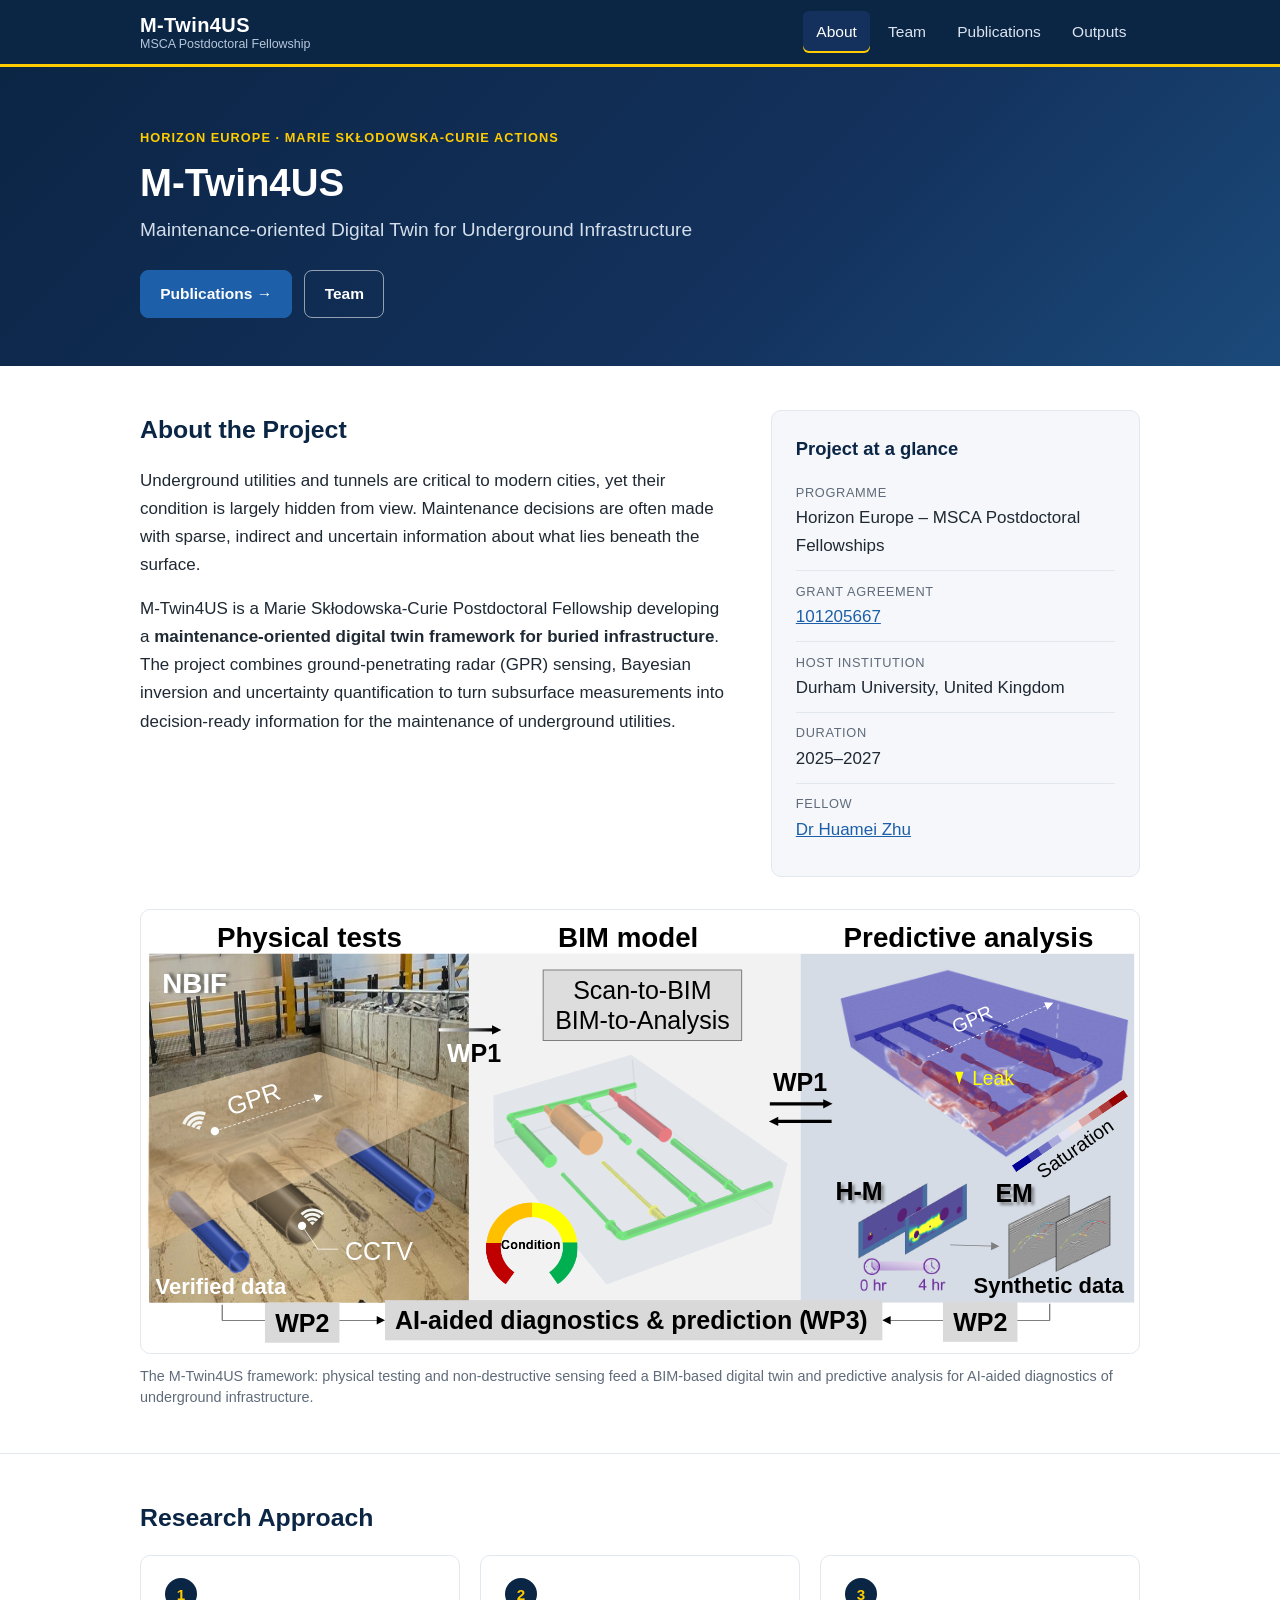
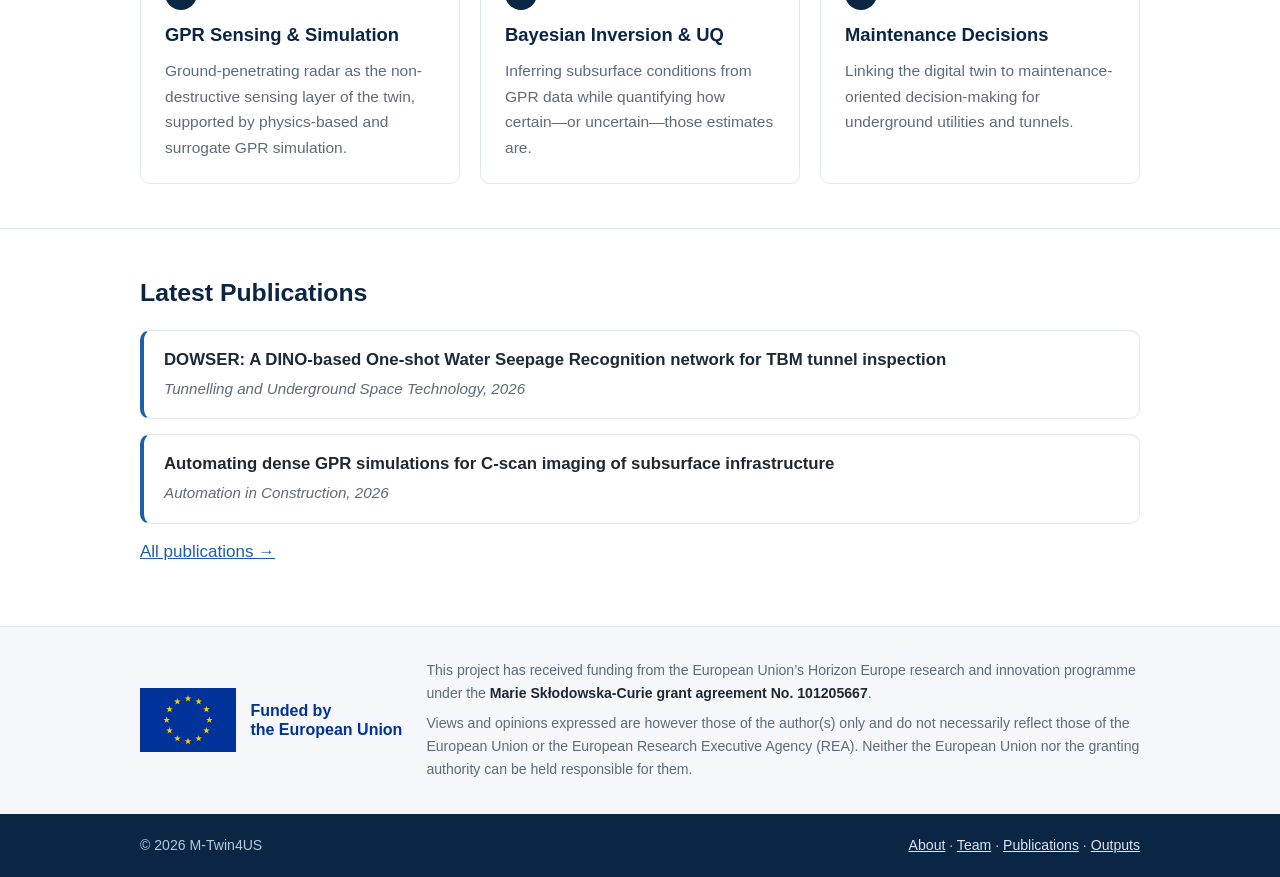
==== index.html @ 95dba087 "About page: add project framework figure Full-width framework diagram (physical tests, BIM model, pr" ====
<!DOCTYPE html>
<html lang="en">
<head>
    <meta charset="UTF-8">
    <meta name="viewport" content="width=device-width, initial-scale=1.0">
    <title>M-Twin4US | Maintenance-oriented Digital Twin for Underground Infrastructure</title>
    <meta name="description" content="M-Twin4US is a Marie Skłodowska-Curie Postdoctoral Fellowship developing a maintenance-oriented digital twin framework for buried infrastructure using ground-penetrating radar, Bayesian inversion and uncertainty quantification.">
    <meta property="og:type" content="website">
    <meta property="og:site_name" content="M-Twin4US">
    <meta property="og:title" content="M-Twin4US | Maintenance-oriented Digital Twin for Underground Infrastructure">
    <meta property="og:description" content="M-Twin4US is a Marie Skłodowska-Curie Postdoctoral Fellowship developing a maintenance-oriented digital twin framework for buried infrastructure using ground-penetrating radar, Bayesian inversion and uncertainty quantification.">
    <meta property="og:url" content="https://m-twin4us.org/">
    <link rel="canonical" href="https://m-twin4us.org/">
    <link rel="icon" href="/assets/img/favicon.svg" type="image/svg+xml">
    <link rel="stylesheet" href="/assets/css/style.css">
</head>
<body>
    <a class="skip-link" href="#main">Skip to content</a>
    <header class="site-header">
        <div class="container">
            <a class="brand" href="/">
                <strong>M-Twin4US</strong>
                <span>MSCA Postdoctoral Fellowship</span>
            </a>
            <button class="nav-toggle" type="button" aria-controls="site-nav" aria-expanded="false" aria-label="Toggle navigation">
                <svg viewBox="0 0 24 24" fill="none" stroke="currentColor" stroke-width="2" stroke-linecap="round" aria-hidden="true"><path d="M4 6h16M4 12h16M4 18h16"/></svg>
            </button>
            <nav class="site-nav" id="site-nav" aria-label="Main">
                <ul>
                    <li><a href="/" aria-current="page">About</a></li>
                    <li><a href="/team.html">Team</a></li>
                    <li><a href="/publications.html">Publications</a></li>
                    <li><a href="/outputs.html">Outputs</a></li>
                </ul>
            </nav>
        </div>
    </header>

    <main id="main">
        <section class="hero">
            <div class="container">
                <span class="eyebrow">Horizon Europe &middot; Marie Sk&#322;odowska-Curie Actions</span>
                <h1>M-Twin4US</h1>
                <p class="lead">Maintenance-oriented Digital Twin for Underground Infrastructure</p>
                <div class="btn-row">
                    <a class="btn" href="/publications.html">Publications &rarr;</a>
                    <a class="btn secondary" href="/team.html">Team</a>
                </div>
            </div>
        </section>

        <section class="section">
            <div class="container grid-2">
                <div>
                    <h2>About the Project</h2>
                    <p>Underground utilities and tunnels are critical to modern cities, yet their condition is largely hidden from view. Maintenance decisions are often made with sparse, indirect and uncertain information about what lies beneath the surface.</p>
                    <p>M-Twin4US is a Marie Sk&#322;odowska-Curie Postdoctoral Fellowship developing a <strong>maintenance-oriented digital twin framework for buried infrastructure</strong>. The project combines ground-penetrating radar (GPR) sensing, Bayesian inversion and uncertainty quantification to turn subsurface measurements into decision-ready information for the maintenance of underground utilities.</p>
                </div>
                <aside class="card soft" aria-label="Project at a glance">
                    <h3>Project at a glance</h3>
                    <dl class="facts">
                        <div><dt>Programme</dt><dd>Horizon Europe &ndash; MSCA Postdoctoral Fellowships</dd></div>
                        <div><dt>Grant agreement</dt><dd><a href="https://cordis.europa.eu/project/id/101205667" target="_blank" rel="noopener">101205667</a></dd></div>
                        <div><dt>Host institution</dt><dd>Durham University, United Kingdom</dd></div>
                        <div><dt>Duration</dt><dd>2025&ndash;2027</dd></div>
                        <div><dt>Fellow</dt><dd><a href="https://www.durham.ac.uk/staff/huamei-zhu/" target="_blank" rel="noopener">Dr Huamei Zhu</a></dd></div>
                    </dl>
                </aside>
            </div>
            <div class="container">
                <figure class="project-figure">
                    <img src="/assets/img/project-framework.svg" alt="M-Twin4US framework: physical tests (NBIF rig, GPR and CCTV sensing) feed a BIM model via scan-to-BIM and BIM-to-analysis, which supports predictive analysis of GPR leak and saturation, all informing AI-aided diagnostics and prediction across work packages WP1-WP3." loading="lazy" width="3309" height="1467">
                    <figcaption>The M-Twin4US framework: physical testing and non-destructive sensing feed a BIM-based digital twin and predictive analysis for AI-aided diagnostics of underground infrastructure.</figcaption>
                </figure>
            </div>
        </section>

        <section class="section">
            <div class="container">
                <h2>Research Approach</h2>
                <div class="grid-3">
                    <div class="card pillar">
                        <div class="num">1</div>
                        <h3>GPR Sensing &amp; Simulation</h3>
                        <p>Ground-penetrating radar as the non-destructive sensing layer of the twin, supported by physics-based and surrogate GPR simulation.</p>
                    </div>
                    <div class="card pillar">
                        <div class="num">2</div>
                        <h3>Bayesian Inversion &amp; UQ</h3>
                        <p>Inferring subsurface conditions from GPR data while quantifying how certain&mdash;or uncertain&mdash;those estimates are.</p>
                    </div>
                    <div class="card pillar">
                        <div class="num">3</div>
                        <h3>Maintenance Decisions</h3>
                        <p>Linking the digital twin to maintenance-oriented decision-making for underground utilities and tunnels.</p>
                    </div>
                </div>
            </div>
        </section>

        <section class="section">
            <div class="container">
                <h2>Latest Publications</h2>
                <ul class="pub-list">
                    <li class="pub">
                        <p class="pub-title"><a href="/publications.html">DOWSER: A DINO-based One-shot Water Seepage Recognition network for TBM tunnel inspection</a></p>
                        <p class="pub-venue">Tunnelling and Underground Space Technology, 2026</p>
                    </li>
                    <li class="pub">
                        <p class="pub-title"><a href="/publications.html">Automating dense GPR simulations for C-scan imaging of subsurface infrastructure</a></p>
                        <p class="pub-venue">Automation in Construction, 2026</p>
                    </li>
                </ul>
                <p><a href="/publications.html">All publications &rarr;</a></p>
            </div>
        </section>
    </main>

    <section class="funding" aria-label="Funding acknowledgement">
        <div class="container">
            <div class="eu-emblem">
                <img src="/assets/img/eu-flag.svg" alt="Flag of the European Union" width="96" height="64">
                <span>Funded by<br>the European Union</span>
            </div>
            <div>
                <p>This project has received funding from the European Union&rsquo;s Horizon Europe research and innovation programme under the <strong>Marie Sk&#322;odowska-Curie grant agreement No. 101205667</strong>.</p>
                <p>Views and opinions expressed are however those of the author(s) only and do not necessarily reflect those of the European Union or the European Research Executive Agency (REA). Neither the European Union nor the granting authority can be held responsible for them.</p>
            </div>
        </div>
    </section>
    <footer class="site-footer">
        <div class="container">
            <span>&copy; 2026 M-Twin4US</span>
            <span><a href="/">About</a> &middot; <a href="/team.html">Team</a> &middot; <a href="/publications.html">Publications</a> &middot; <a href="/outputs.html">Outputs</a></span>
        </div>
    </footer>
    <script src="/assets/js/main.js"></script>
</body>
</html>
---- assets/css/style.css ----
/* M-Twin4US shared styles */
:root {
    --navy: #0b2545;
    --navy-2: #13315c;
    --eu-blue: #003399;
    --eu-gold: #ffcc00;
    --accent: #1d5fa8;
    --accent-dark: #164a84;
    --text: #1f2933;
    --muted: #5f6b7a;
    --line: #e3e8ef;
    --bg: #ffffff;
    --bg-soft: #f5f7fa;
    --radius: 10px;
    --max: 1040px;
}

* { box-sizing: border-box; }

html { -webkit-text-size-adjust: 100%; scroll-behavior: smooth; }

body {
    margin: 0;
    font-family: -apple-system, BlinkMacSystemFont, "Segoe UI", Roboto, "Helvetica Neue", Arial, sans-serif;
    font-size: 17px;
    line-height: 1.65;
    color: var(--text);
    background: var(--bg);
    min-height: 100vh;
    display: flex;
    flex-direction: column;
}

a { color: var(--accent); }
a:hover { color: var(--accent-dark); }
img { max-width: 100%; height: auto; }

.container { max-width: var(--max); margin: 0 auto; padding: 0 1.25rem; }

.skip-link {
    position: absolute; left: -999px; top: 0;
    background: var(--eu-gold); color: #000; padding: .5rem 1rem; z-index: 100;
}
.skip-link:focus { left: 1rem; }

/* ---------- Header / navigation ---------- */
.site-header {
    position: sticky; top: 0; z-index: 50;
    background: var(--navy);
    color: #fff;
    border-bottom: 3px solid var(--eu-gold);
}
.site-header .container {
    display: flex; align-items: center; justify-content: space-between;
    min-height: 64px; gap: 1rem;
}
.brand { color: #fff; text-decoration: none; display: flex; flex-direction: column; line-height: 1.2; }
.brand:hover { color: #fff; }
.brand strong { font-size: 1.25rem; letter-spacing: .02em; }
.brand span { font-size: .78rem; color: #b8c7da; }

.nav-toggle {
    display: none;
    background: none; border: 1px solid rgba(255,255,255,.35); border-radius: 6px;
    color: #fff; padding: .45rem .6rem; cursor: pointer; line-height: 0;
}
.nav-toggle svg { width: 22px; height: 22px; }

.site-nav ul { list-style: none; margin: 0; padding: 0; display: flex; gap: .25rem; }
.site-nav a {
    display: block; padding: .5rem .85rem; border-radius: 6px;
    color: #dbe4ef; text-decoration: none; font-weight: 500; font-size: .97rem;
}
.site-nav a:hover { background: var(--navy-2); color: #fff; }
.site-nav a[aria-current="page"] { color: #fff; background: var(--navy-2); box-shadow: inset 0 -2px 0 var(--eu-gold); }

/* ---------- Page hero ---------- */
.hero {
    background: linear-gradient(135deg, var(--navy) 0%, var(--navy-2) 60%, #1b4a7a 100%);
    color: #fff;
    padding: 3.5rem 0 3rem;
}
.hero h1 { font-size: 2.4rem; line-height: 1.2; margin: 0 0 .5rem; }
.hero .lead { font-size: 1.2rem; color: #d3deea; margin: 0 0 1.5rem; max-width: 720px; }
.hero .eyebrow {
    display: inline-block; font-size: .8rem; letter-spacing: .08em; text-transform: uppercase;
    color: var(--eu-gold); font-weight: 600; margin-bottom: .75rem;
}
.page-hero { padding: 2.25rem 0 2rem; }
.page-hero h1 { font-size: 2rem; }
.page-hero .lead { margin-bottom: 0; font-size: 1.08rem; }

/* ---------- Content ---------- */
main { display: block; flex: 1 0 auto; }
.section { padding: 2.75rem 0; }
.section + .section { border-top: 1px solid var(--line); }
.section h2 { font-size: 1.55rem; margin: 0 0 1rem; color: var(--navy); }
.section h3 { font-size: 1.15rem; margin: 1.5rem 0 .5rem; color: var(--navy); }
.section p { margin: 0 0 1rem; }

.grid-2 { display: grid; grid-template-columns: 1.6fr 1fr; gap: 2.5rem; align-items: start; }
.grid-3 { display: grid; grid-template-columns: repeat(3, 1fr); gap: 1.25rem; }

.card {
    background: var(--bg); border: 1px solid var(--line); border-radius: var(--radius);
    padding: 1.4rem 1.5rem;
}
.card.soft { background: var(--bg-soft); }
.card h3 { margin-top: 0; }

.facts { margin: 0; }
.facts div { padding: .6rem 0; border-bottom: 1px solid var(--line); }
.facts div:last-child { border-bottom: 0; }
.facts dt { font-size: .8rem; text-transform: uppercase; letter-spacing: .05em; color: var(--muted); }
.facts dd { margin: .1rem 0 0; font-weight: 500; }

.pillar .num {
    display: inline-flex; align-items: center; justify-content: center;
    width: 2rem; height: 2rem; border-radius: 50%;
    background: var(--navy); color: var(--eu-gold); font-weight: 700; font-size: .95rem;
    margin-bottom: .6rem;
}
.pillar p { color: var(--muted); font-size: .97rem; margin: 0; }

.btn {
    display: inline-flex; align-items: center; gap: .4rem;
    padding: .65rem 1.2rem; border-radius: 8px;
    background: var(--accent); color: #fff; text-decoration: none; font-weight: 600;
    border: 1px solid var(--accent); font-size: .97rem;
}
.btn:hover { background: var(--accent-dark); border-color: var(--accent-dark); color: #fff; }
.btn.secondary { background: transparent; color: var(--accent); }
.btn.secondary:hover { background: var(--bg-soft); color: var(--accent-dark); }
.hero .btn.secondary { color: #fff; border-color: rgba(255,255,255,.55); }
.hero .btn.secondary:hover { background: rgba(255,255,255,.1); }
.btn-row { display: flex; flex-wrap: wrap; gap: .75rem; }

.todo {
    background: #fff7d6; border: 1px dashed #d4a500; color: #6b5200;
    padding: 0 .3em; border-radius: 4px; font-size: .92em;
}

/* ---------- Team ---------- */
.person {
    display: grid; grid-template-columns: 120px 1fr; gap: 1.5rem; align-items: center;
}
.avatar {
    width: 120px; height: 120px; border-radius: 50%;
    background: linear-gradient(135deg, var(--navy), var(--accent));
    color: #fff; font-size: 2.4rem; font-weight: 700;
    display: flex; align-items: center; justify-content: center;
}
.person h3 { margin: 0; font-size: 1.3rem; }
.person .role { color: var(--muted); margin: .15rem 0 .8rem; }

/* ---------- Publications ---------- */
.pub-year { font-size: 1.2rem; color: var(--navy); margin: 2rem 0 .75rem; padding-bottom: .35rem; border-bottom: 2px solid var(--line); }
.pub-year:first-of-type { margin-top: 0; }
.pub-list { list-style: none; margin: 0; padding: 0; }
.pub {
    padding: 1.1rem 1.25rem; margin-bottom: .9rem;
    border: 1px solid var(--line); border-left: 4px solid var(--accent); border-radius: var(--radius);
}
.pub-type {
    display: inline-block; font-size: .72rem; font-weight: 700; letter-spacing: .06em; text-transform: uppercase;
    color: var(--accent); background: #eaf1fa; padding: .1rem .5rem; border-radius: 4px; margin-bottom: .4rem;
}
.pub-type.conf { color: #7a4d00; background: #fff2d1; }
.pub-title { font-weight: 600; font-size: 1.05rem; margin: 0 0 .3rem; line-height: 1.4; }
.pub-title a { color: var(--text); text-decoration: none; }
.pub-title a:hover { color: var(--accent); text-decoration: underline; }
.pub-authors { margin: 0 0 .2rem; font-size: .95rem; }
.pub-authors .me { font-weight: 700; text-decoration: underline; text-decoration-color: var(--eu-gold); text-decoration-thickness: 2px; }
.pub-venue { margin: 0; font-size: .95rem; color: var(--muted); font-style: italic; }
.section .pub > p { margin-bottom: .25rem; }
.section .pub > p:last-child { margin-bottom: 0; }
.pub-links { margin-top: .6rem; display: flex; flex-wrap: wrap; gap: .5rem; align-items: center; font-size: .9rem; }
.pub-links a { text-decoration: none; font-weight: 600; }
.pub details { width: 100%; }
.pub summary { cursor: pointer; color: var(--accent); font-weight: 600; }
.pub pre {
    background: var(--bg-soft); border: 1px solid var(--line); border-radius: 6px;
    padding: .75rem; font-size: .8rem; overflow-x: auto; margin: .5rem 0 0; white-space: pre;
}

/* ---------- Outputs / dashboard ---------- */
.stats { display: grid; grid-template-columns: repeat(3, 1fr); gap: 1rem; margin: 1.25rem 0 1.75rem; }
.stat { background: var(--bg-soft); border-radius: var(--radius); padding: 1rem 1.2rem; }
.stat strong { display: block; font-size: 1.6rem; color: var(--navy); line-height: 1.2; }
.stat span { color: var(--muted); font-size: .9rem; }

.embed {
    position: relative; border: 1px solid var(--line); border-radius: var(--radius);
    overflow: hidden; background: var(--bg-soft);
}
.embed iframe {
    display: block; width: 100%; height: 900px; height: min(900px, 85vh); min-height: 560px; border: 0; background: #fff;
}
.embed-loader {
    position: absolute; inset: 0; display: flex; flex-direction: column; align-items: center; justify-content: center;
    gap: .9rem; padding: 1.5rem; text-align: center; background: var(--bg-soft); color: var(--muted);
    transition: opacity .4s ease;
}
.embed-loader.hidden { opacity: 0; pointer-events: none; }
.spinner {
    width: 42px; height: 42px; border-radius: 50%;
    border: 4px solid var(--line); border-top-color: var(--accent);
    animation: spin 1s linear infinite;
}
@keyframes spin { to { transform: rotate(360deg); } }
.embed-note { font-size: .9rem; color: var(--muted); margin-top: .75rem; }
.mobile-only { display: none; }

/* ---------- Footer / EU funding ---------- */
.funding {
    background: var(--bg-soft); border-top: 1px solid var(--line);
    padding: 2rem 0;
}
.funding .container { display: flex; gap: 1.5rem; align-items: center; }
.eu-emblem { display: flex; align-items: center; gap: .9rem; flex-shrink: 0; }
.eu-emblem img { width: 96px; height: 64px; display: block; }
.eu-emblem span { font-weight: 700; color: var(--eu-blue); line-height: 1.2; font-size: 1rem; }
.funding p { margin: 0 0 .4rem; font-size: .88rem; color: var(--muted); }
.funding p:last-child { margin-bottom: 0; }
.funding strong { color: var(--text); }

.site-footer { background: var(--navy); color: #b8c7da; font-size: .88rem; padding: 1.25rem 0; }
.site-footer .container { display: flex; justify-content: space-between; flex-wrap: wrap; gap: .5rem 1.5rem; }
.site-footer a { color: #dbe4ef; }

/* ---------- Responsive ---------- */
@media (max-width: 860px) {
    .grid-2 { grid-template-columns: 1fr; gap: 1.75rem; }
    .grid-3 { grid-template-columns: 1fr; }
}

@media (max-width: 720px) {
    body { font-size: 16px; }
    .nav-toggle { display: inline-flex; }
    .site-nav {
        position: absolute; top: 100%; left: 0; right: 0;
        background: var(--navy); border-bottom: 3px solid var(--eu-gold);
        display: none;
    }
    .site-nav.open { display: block; }
    .site-nav ul { flex-direction: column; padding: .5rem 1.25rem 1rem; gap: 0; }
    .site-nav a { padding: .8rem .5rem; border-radius: 0; border-bottom: 1px solid rgba(255,255,255,.08); }
    .site-nav a[aria-current="page"] { box-shadow: inset 3px 0 0 var(--eu-gold); }

    .hero { padding: 2.25rem 0 2rem; }
    .hero h1 { font-size: 1.85rem; }
    .hero .lead { font-size: 1.05rem; }
    .page-hero h1 { font-size: 1.6rem; }
    .section { padding: 2rem 0; }
    .section h2 { font-size: 1.35rem; }

    .person { grid-template-columns: 1fr; text-align: center; justify-items: center; }
    .person .btn-row { justify-content: center; }

    .stats { grid-template-columns: 1fr; gap: .6rem; }
    .stat { display: flex; align-items: baseline; gap: .6rem; }
    .stat strong { font-size: 1.3rem; }

    .embed iframe { height: 75vh; min-height: 480px; }
    .mobile-only { display: block; }

    .funding .container { flex-direction: column; align-items: flex-start; }
    .pub { padding: 1rem; }
}

/* ---------- Team: section headings and partners ---------- */
.team-heading { margin-top: 2.25rem !important; }
.team-heading:first-child { margin-top: 0 !important; }
.partners { display: grid; grid-template-columns: repeat(2, 1fr); gap: 1.25rem; }
.partner {
    display: flex; flex-direction: column; gap: .3rem;
    text-decoration: none; color: var(--text);
    border-left: 4px solid var(--eu-gold);
    transition: border-color .2s, box-shadow .2s;
}
.partner:hover { color: var(--text); border-color: var(--accent); box-shadow: 0 2px 10px rgba(11,37,69,.08); }
.partner strong { font-size: 1.05rem; color: var(--navy); }
.partner span { color: var(--muted); font-size: .92rem; }
@media (max-width: 720px) { .partners { grid-template-columns: 1fr; } }

/* ---------- Icon-only link buttons ---------- */
.icon-btn {
    display: inline-flex; align-items: center; justify-content: center;
    width: 42px; height: 42px; border-radius: 8px;
    border: 1px solid var(--line); color: var(--muted); background: var(--bg);
    transition: color .2s, border-color .2s, background .2s;
}
.icon-btn svg { width: 22px; height: 22px; display: block; }
.icon-btn:hover { color: var(--accent); border-color: var(--accent); background: var(--bg-soft); }

/* ---------- Project framework figure ---------- */
.project-figure { margin: 2rem 0 0; }
.project-figure img {
    width: 100%; height: auto; display: block;
    border: 1px solid var(--line); border-radius: var(--radius); background: #fff;
}
.project-figure figcaption {
    margin-top: .75rem; font-size: .9rem; color: var(--muted); line-height: 1.5;
}
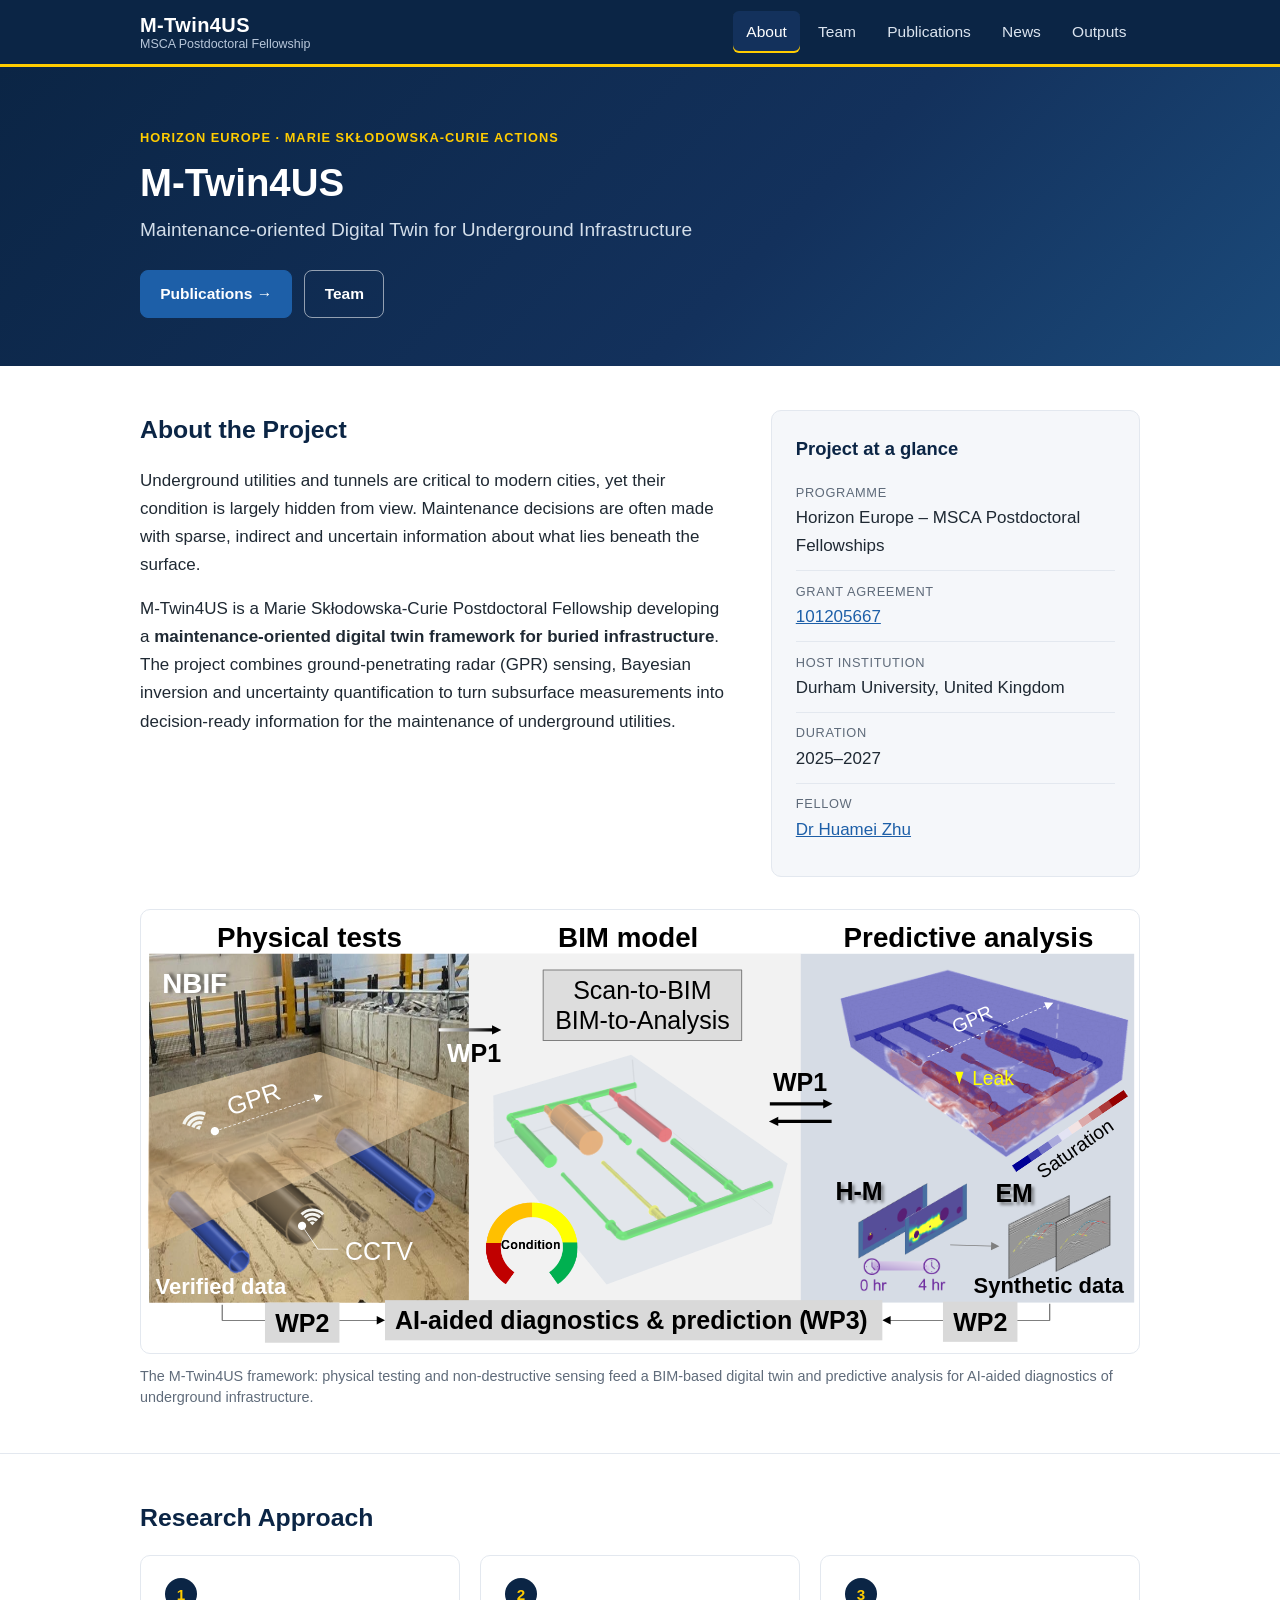
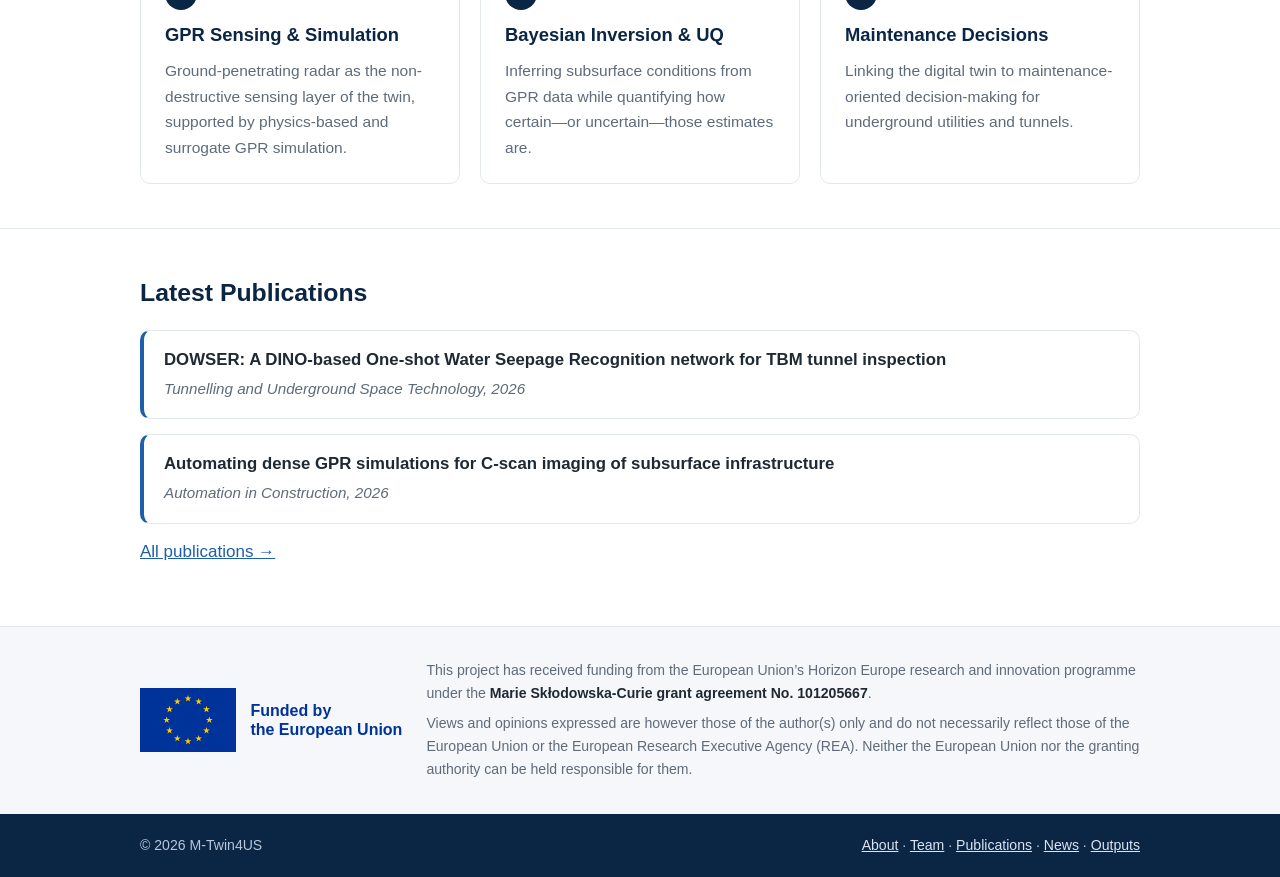
==== commit ec5b1042: "Add News page for conferences and events - New News page with a date-based timeline; IWAGPR 2025 as " ====
--- a/index.html
+++ b/index.html
@@ -30,6 +30,7 @@
                     <li><a href="/" aria-current="page">About</a></li>
                     <li><a href="/team.html">Team</a></li>
                     <li><a href="/publications.html">Publications</a></li>
+                    <li><a href="/news.html">News</a></li>
                     <li><a href="/outputs.html">Outputs</a></li>
                 </ul>
             </nav>
@@ -131,7 +132,7 @@
     <footer class="site-footer">
         <div class="container">
             <span>&copy; 2026 M-Twin4US</span>
-            <span><a href="/">About</a> &middot; <a href="/team.html">Team</a> &middot; <a href="/publications.html">Publications</a> &middot; <a href="/outputs.html">Outputs</a></span>
+            <span><a href="/">About</a> &middot; <a href="/team.html">Team</a> &middot; <a href="/publications.html">Publications</a> &middot; <a href="/news.html">News</a> &middot; <a href="/outputs.html">Outputs</a></span>
         </div>
     </footer>
     <script src="/assets/js/main.js"></script>
--- a/assets/css/style.css
+++ b/assets/css/style.css
@@ -302,3 +302,22 @@
 .project-figure figcaption {
     margin-top: .75rem; font-size: .9rem; color: var(--muted); line-height: 1.5;
 }
+
+/* ---------- News timeline ---------- */
+.news-list { list-style: none; margin: 0; padding: 0; }
+.news-item {
+    display: grid; grid-template-columns: 130px 1fr; gap: 1.25rem;
+    padding: 1.25rem 0; border-bottom: 1px solid var(--line);
+}
+.news-item:last-child { border-bottom: 0; }
+.news-date { color: var(--muted); font-weight: 600; font-size: .92rem; padding-top: .15rem; }
+.news-body h3 { margin: .35rem 0 .35rem; font-size: 1.1rem; color: var(--navy); }
+.news-body p { margin: 0; }
+.news-tag {
+    display: inline-block; font-size: .72rem; font-weight: 700; letter-spacing: .06em; text-transform: uppercase;
+    color: var(--accent); background: #eaf1fa; padding: .1rem .5rem; border-radius: 4px;
+}
+@media (max-width: 720px) {
+    .news-item { grid-template-columns: 1fr; gap: .4rem; }
+    .news-date { padding-top: 0; }
+}
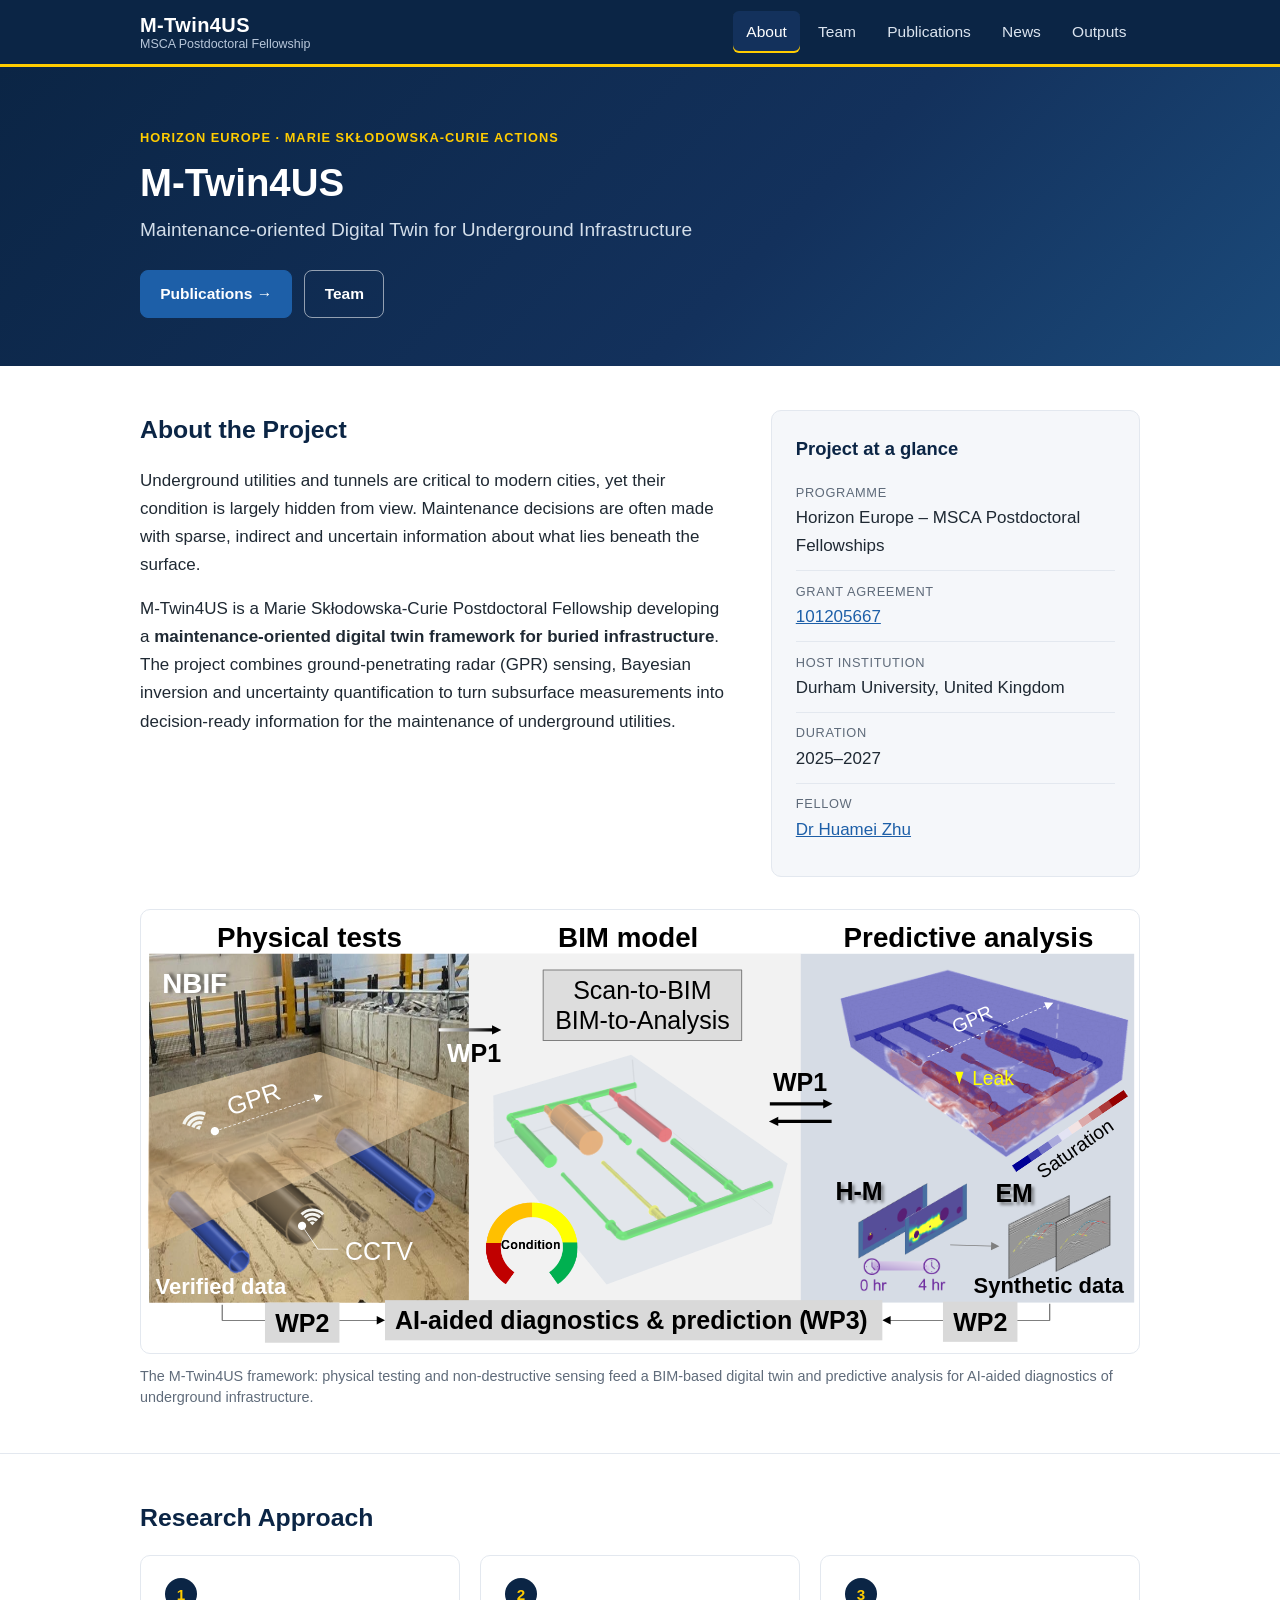
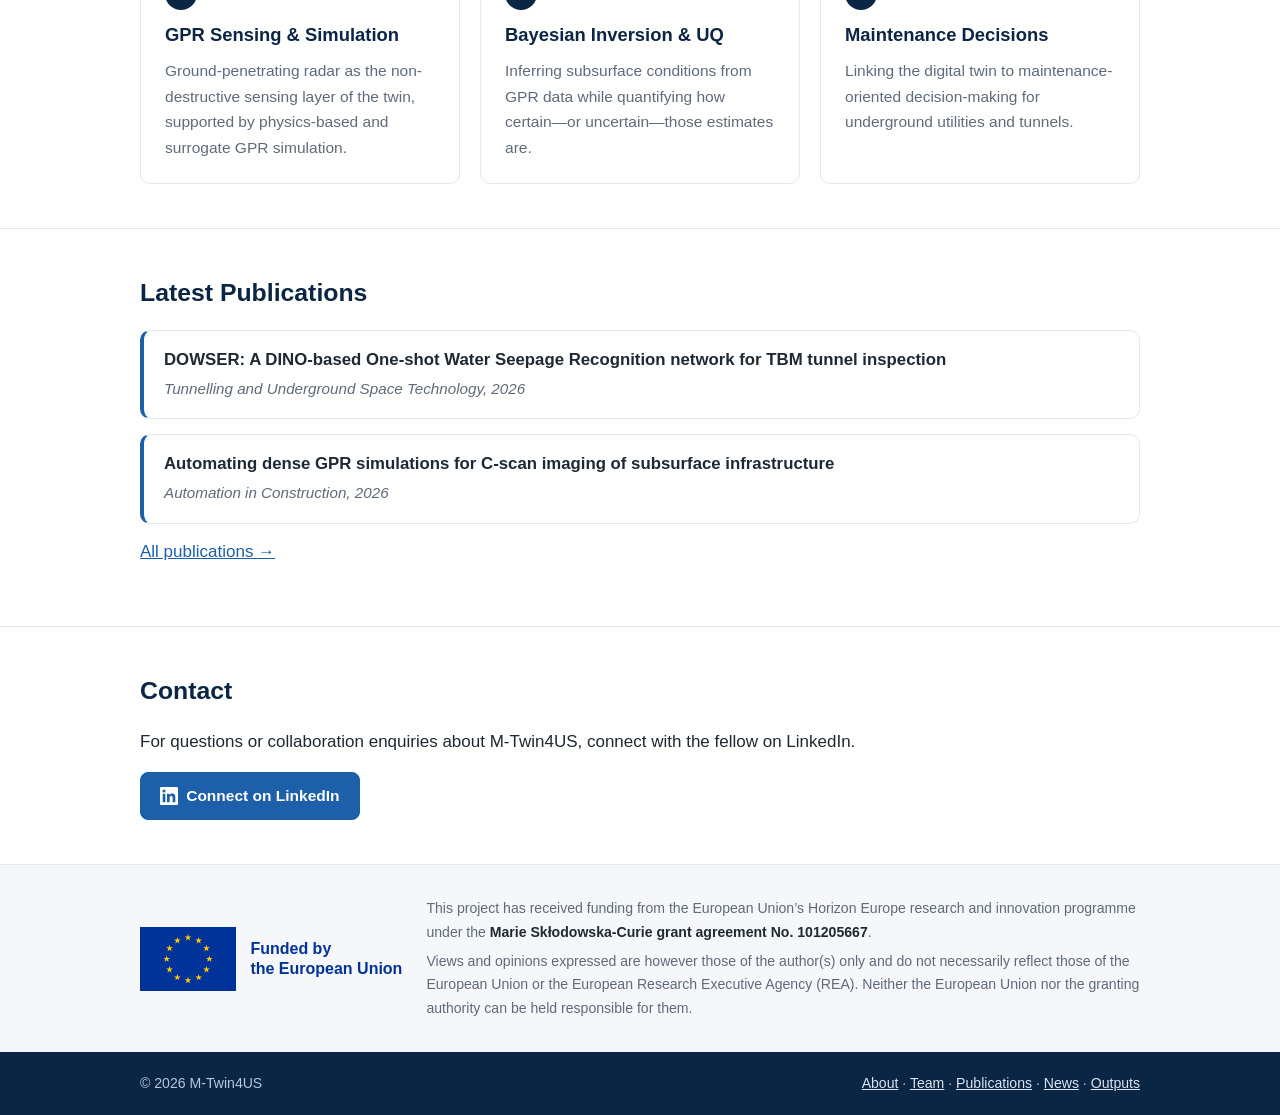
==== commit 4880b38c: "About page: add Contact section with LinkedIn Contact block at the bottom of the About page linking " ====
--- a/index.html
+++ b/index.html
@@ -115,6 +115,19 @@
                 <p><a href="/publications.html">All publications &rarr;</a></p>
             </div>
         </section>
+
+        <section class="section" id="contact">
+            <div class="container">
+                <h2>Contact</h2>
+                <p>For questions or collaboration enquiries about M-Twin4US, connect with the fellow on LinkedIn.</p>
+                <div class="btn-row">
+                    <a class="btn" href="https://www.linkedin.com/in/huamei-zhu-478a93173/" target="_blank" rel="noopener">
+                        <svg viewBox="0 0 24 24" width="18" height="18" fill="currentColor" aria-hidden="true" style="margin-right:.1rem"><path d="M20.45 20.45h-3.56v-5.57c0-1.33-.02-3.04-1.85-3.04-1.85 0-2.14 1.45-2.14 2.94v5.67H9.35V9h3.41v1.56h.05c.48-.9 1.64-1.85 3.37-1.85 3.6 0 4.27 2.37 4.27 5.46zM5.34 7.43a2.07 2.07 0 1 1 0-4.14 2.07 2.07 0 0 1 0 4.14zM7.12 20.45H3.56V9h3.56zM22.22 0H1.77C.79 0 0 .77 0 1.73v20.54C0 23.22.79 24 1.77 24h20.45c.98 0 1.78-.78 1.78-1.73V1.73C24 .77 23.2 0 22.22 0z"/></svg>
+                        Connect on LinkedIn
+                    </a>
+                </div>
+            </div>
+        </section>
     </main>
 
     <section class="funding" aria-label="Funding acknowledgement">
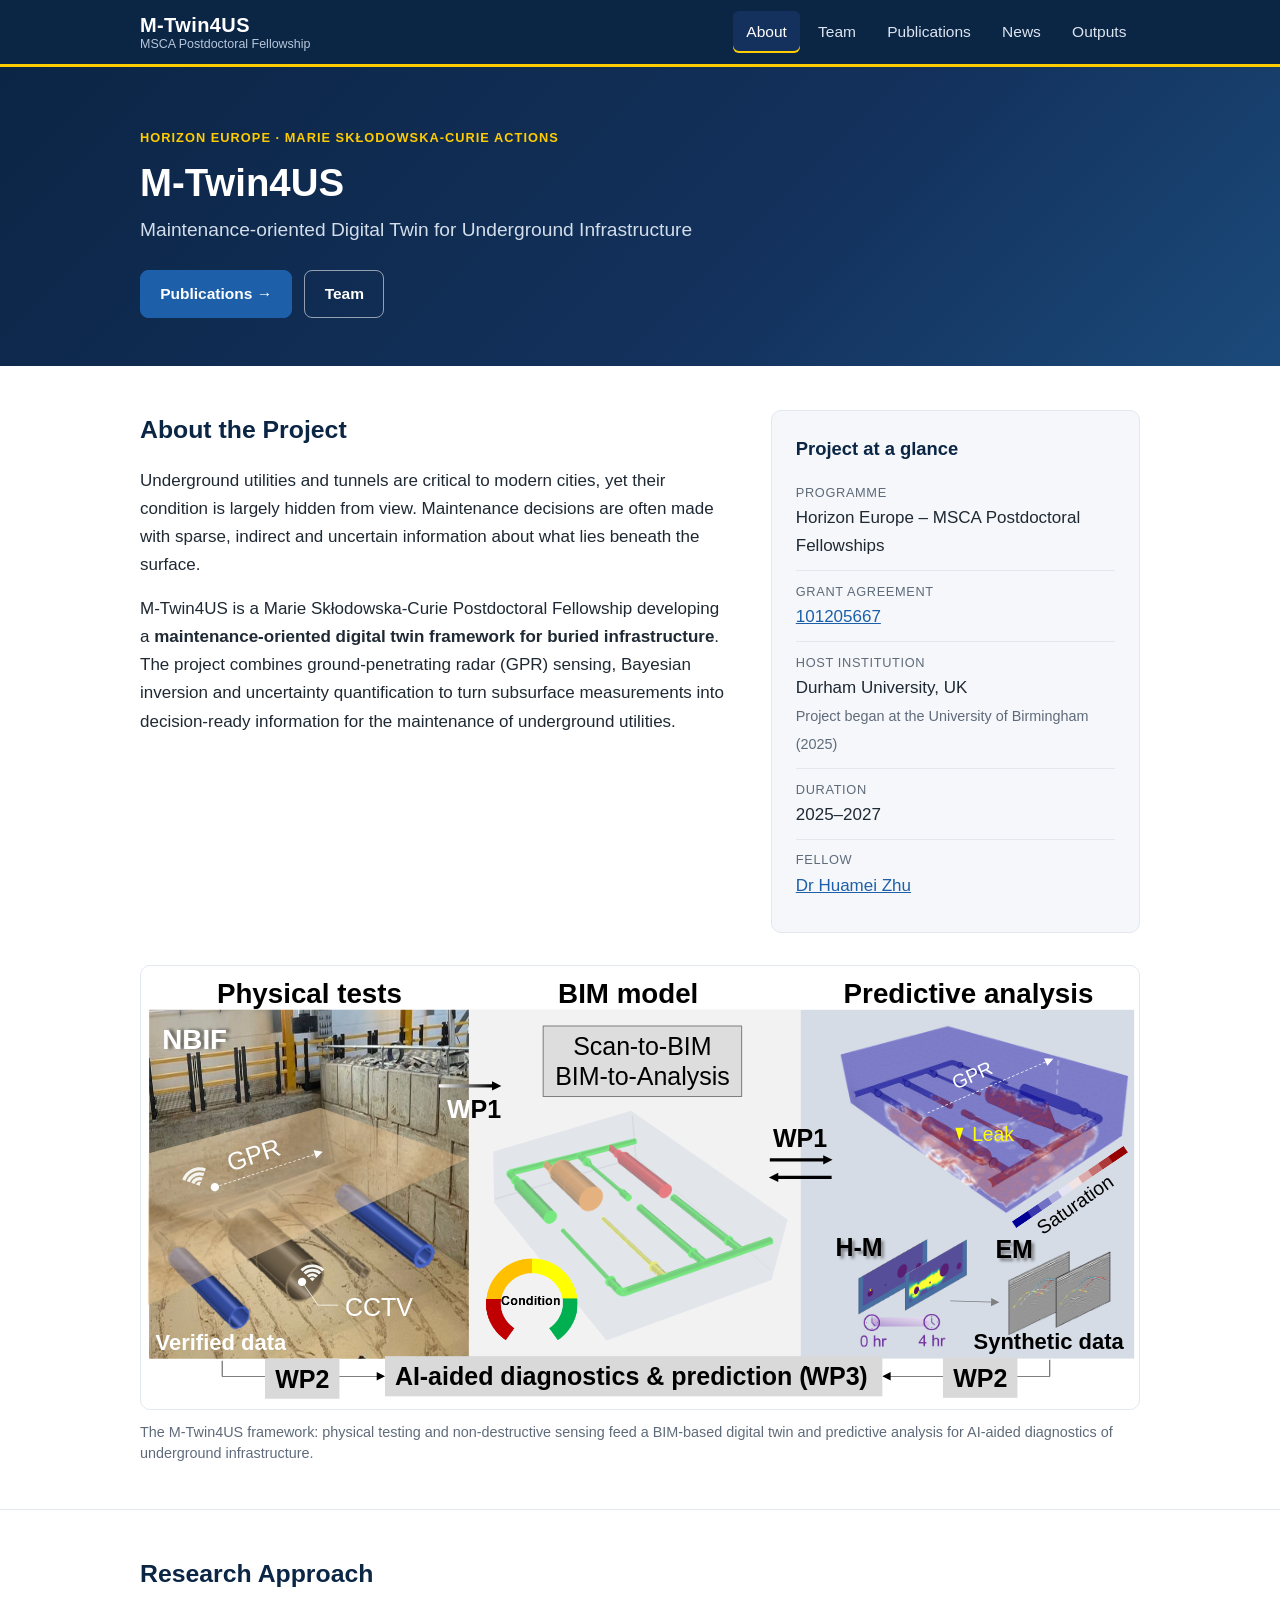
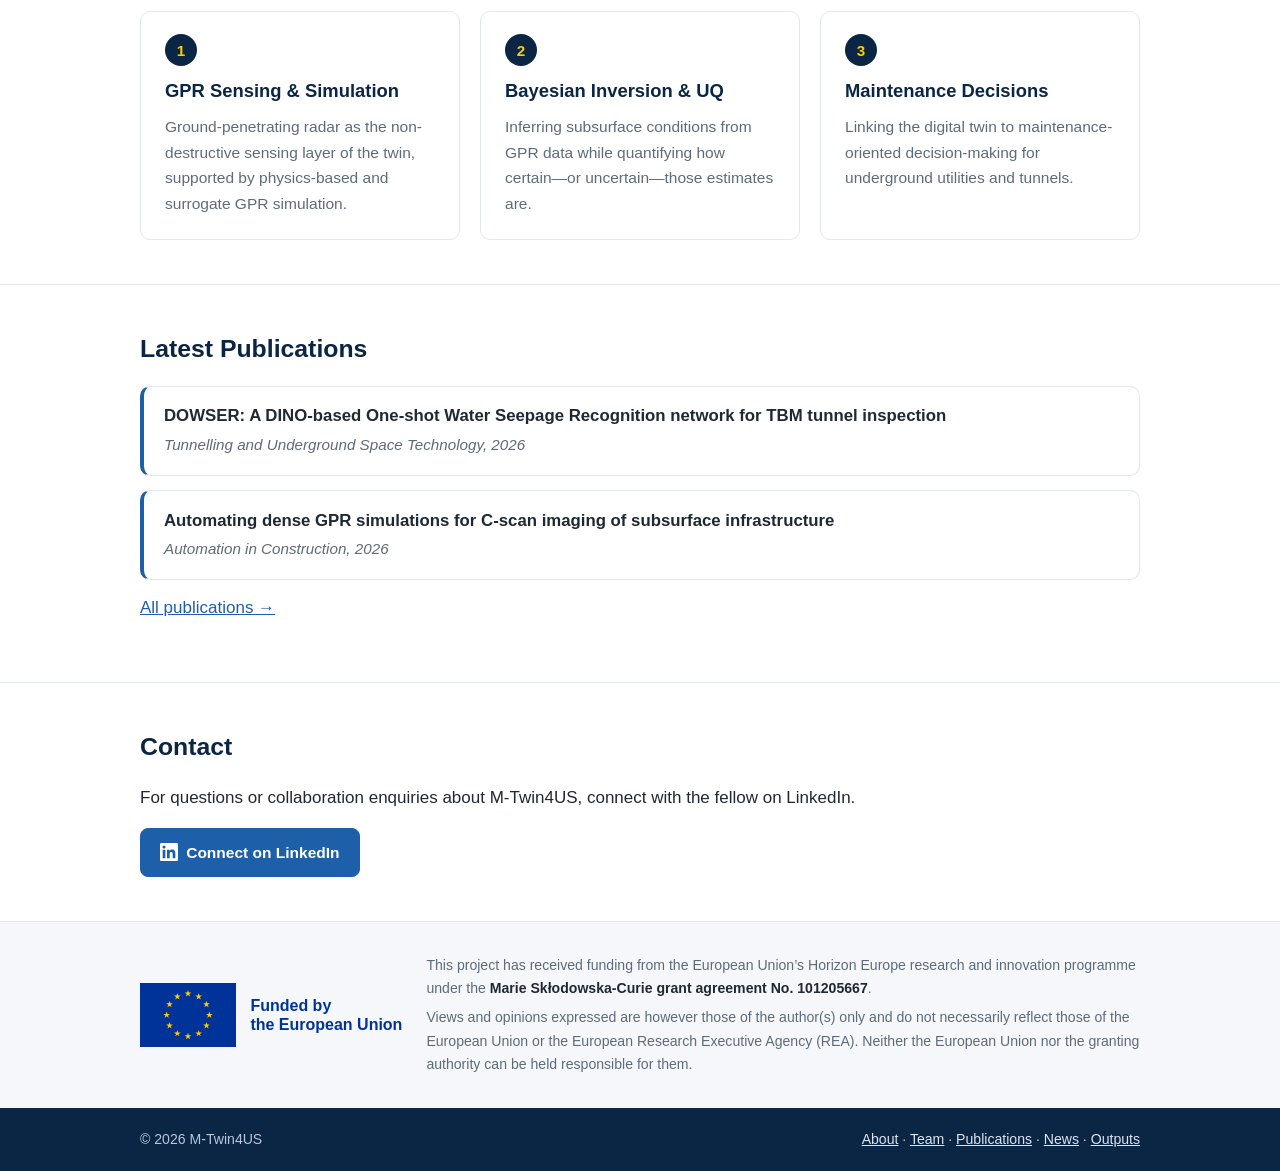
==== commit 7aef09b7: "About: note the project began at Birmingham before moving to Durham" ====
--- a/index.html
+++ b/index.html
@@ -62,7 +62,7 @@
                     <dl class="facts">
                         <div><dt>Programme</dt><dd>Horizon Europe &ndash; MSCA Postdoctoral Fellowships</dd></div>
                         <div><dt>Grant agreement</dt><dd><a href="https://cordis.europa.eu/project/id/101205667" target="_blank" rel="noopener">101205667</a></dd></div>
-                        <div><dt>Host institution</dt><dd>Durham University, United Kingdom</dd></div>
+                        <div><dt>Host institution</dt><dd>Durham University, UK<br><span style="font-weight:400;color:var(--muted);font-size:.9rem">Project began at the University of Birmingham (2025)</span></dd></div>
                         <div><dt>Duration</dt><dd>2025&ndash;2027</dd></div>
                         <div><dt>Fellow</dt><dd><a href="https://www.durham.ac.uk/staff/huamei-zhu/" target="_blank" rel="noopener">Dr Huamei Zhu</a></dd></div>
                     </dl>
--- a/assets/css/style.css
+++ b/assets/css/style.css
@@ -321,3 +321,9 @@
     .news-item { grid-template-columns: 1fr; gap: .4rem; }
     .news-date { padding-top: 0; }
 }
+
+/* News entry photo */
+.news-img {
+    margin-top: .9rem; max-width: 460px; width: 100%; height: auto;
+    border: 1px solid var(--line); border-radius: 8px; display: block;
+}
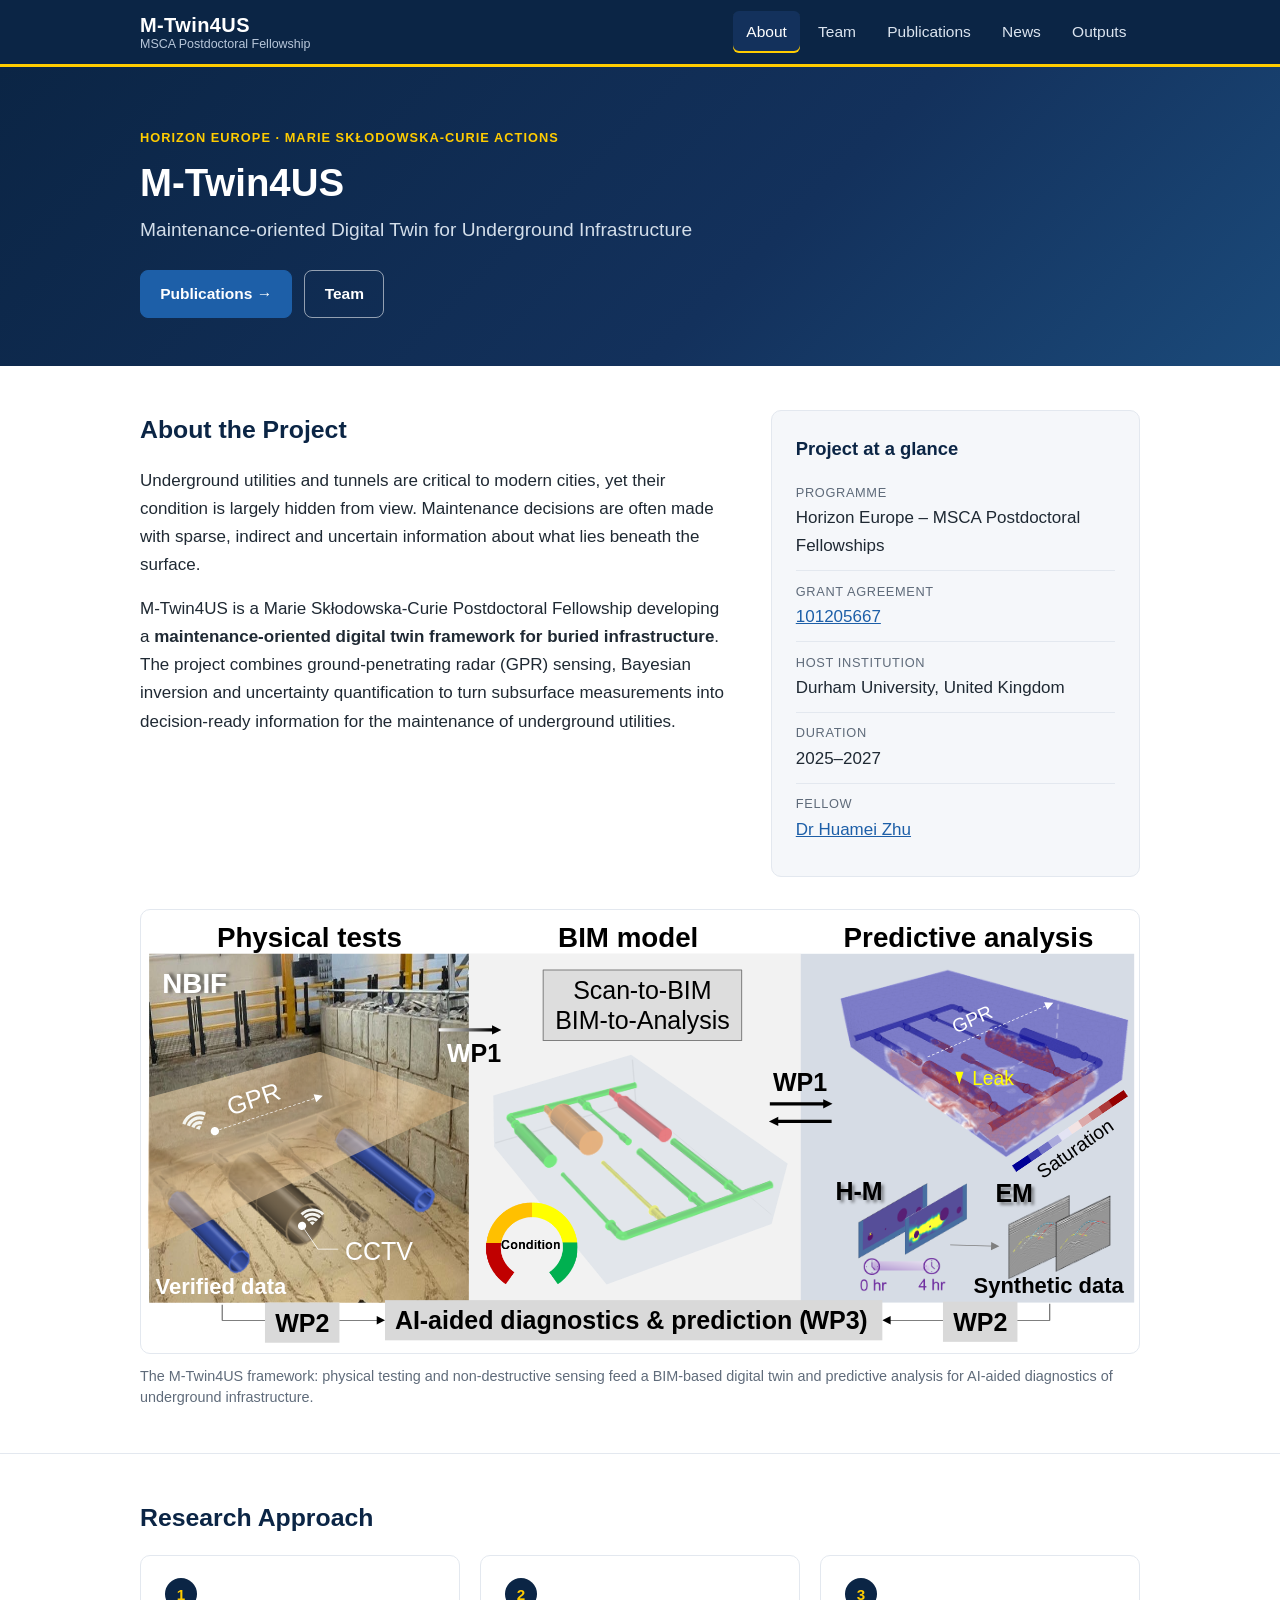
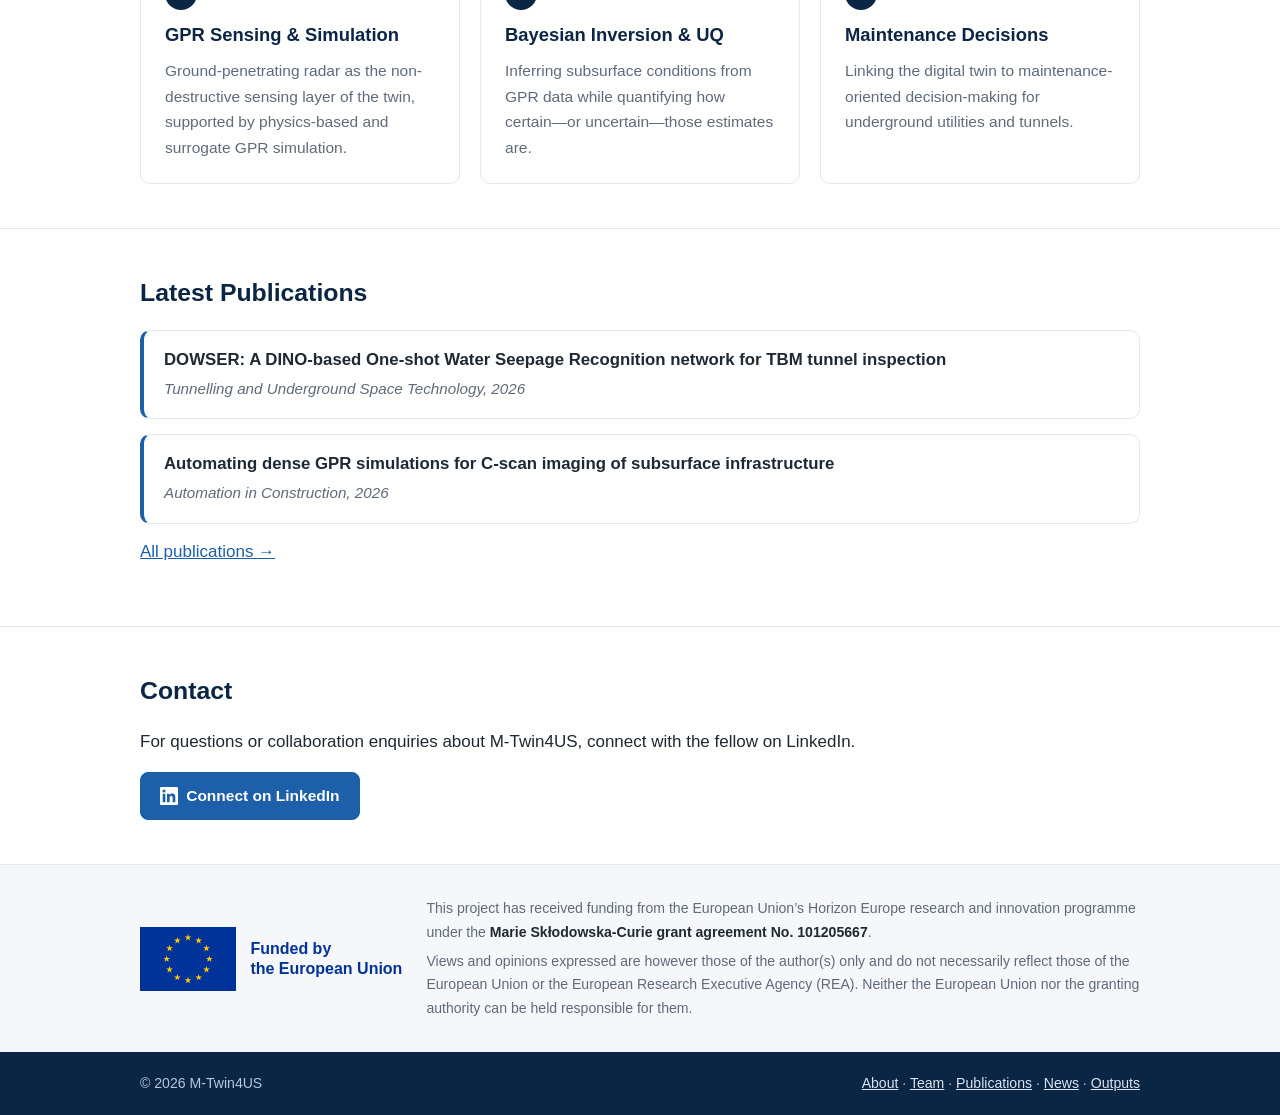
==== commit 8a81fdd3: "Show current host only; remove LinkedIn link from news entry" ====
--- a/index.html
+++ b/index.html
@@ -62,7 +62,7 @@
                     <dl class="facts">
                         <div><dt>Programme</dt><dd>Horizon Europe &ndash; MSCA Postdoctoral Fellowships</dd></div>
                         <div><dt>Grant agreement</dt><dd><a href="https://cordis.europa.eu/project/id/101205667" target="_blank" rel="noopener">101205667</a></dd></div>
-                        <div><dt>Host institution</dt><dd>Durham University, UK<br><span style="font-weight:400;color:var(--muted);font-size:.9rem">Project began at the University of Birmingham (2025)</span></dd></div>
+                        <div><dt>Host institution</dt><dd>Durham University, United Kingdom</dd></div>
                         <div><dt>Duration</dt><dd>2025&ndash;2027</dd></div>
                         <div><dt>Fellow</dt><dd><a href="https://www.durham.ac.uk/staff/huamei-zhu/" target="_blank" rel="noopener">Dr Huamei Zhu</a></dd></div>
                     </dl>
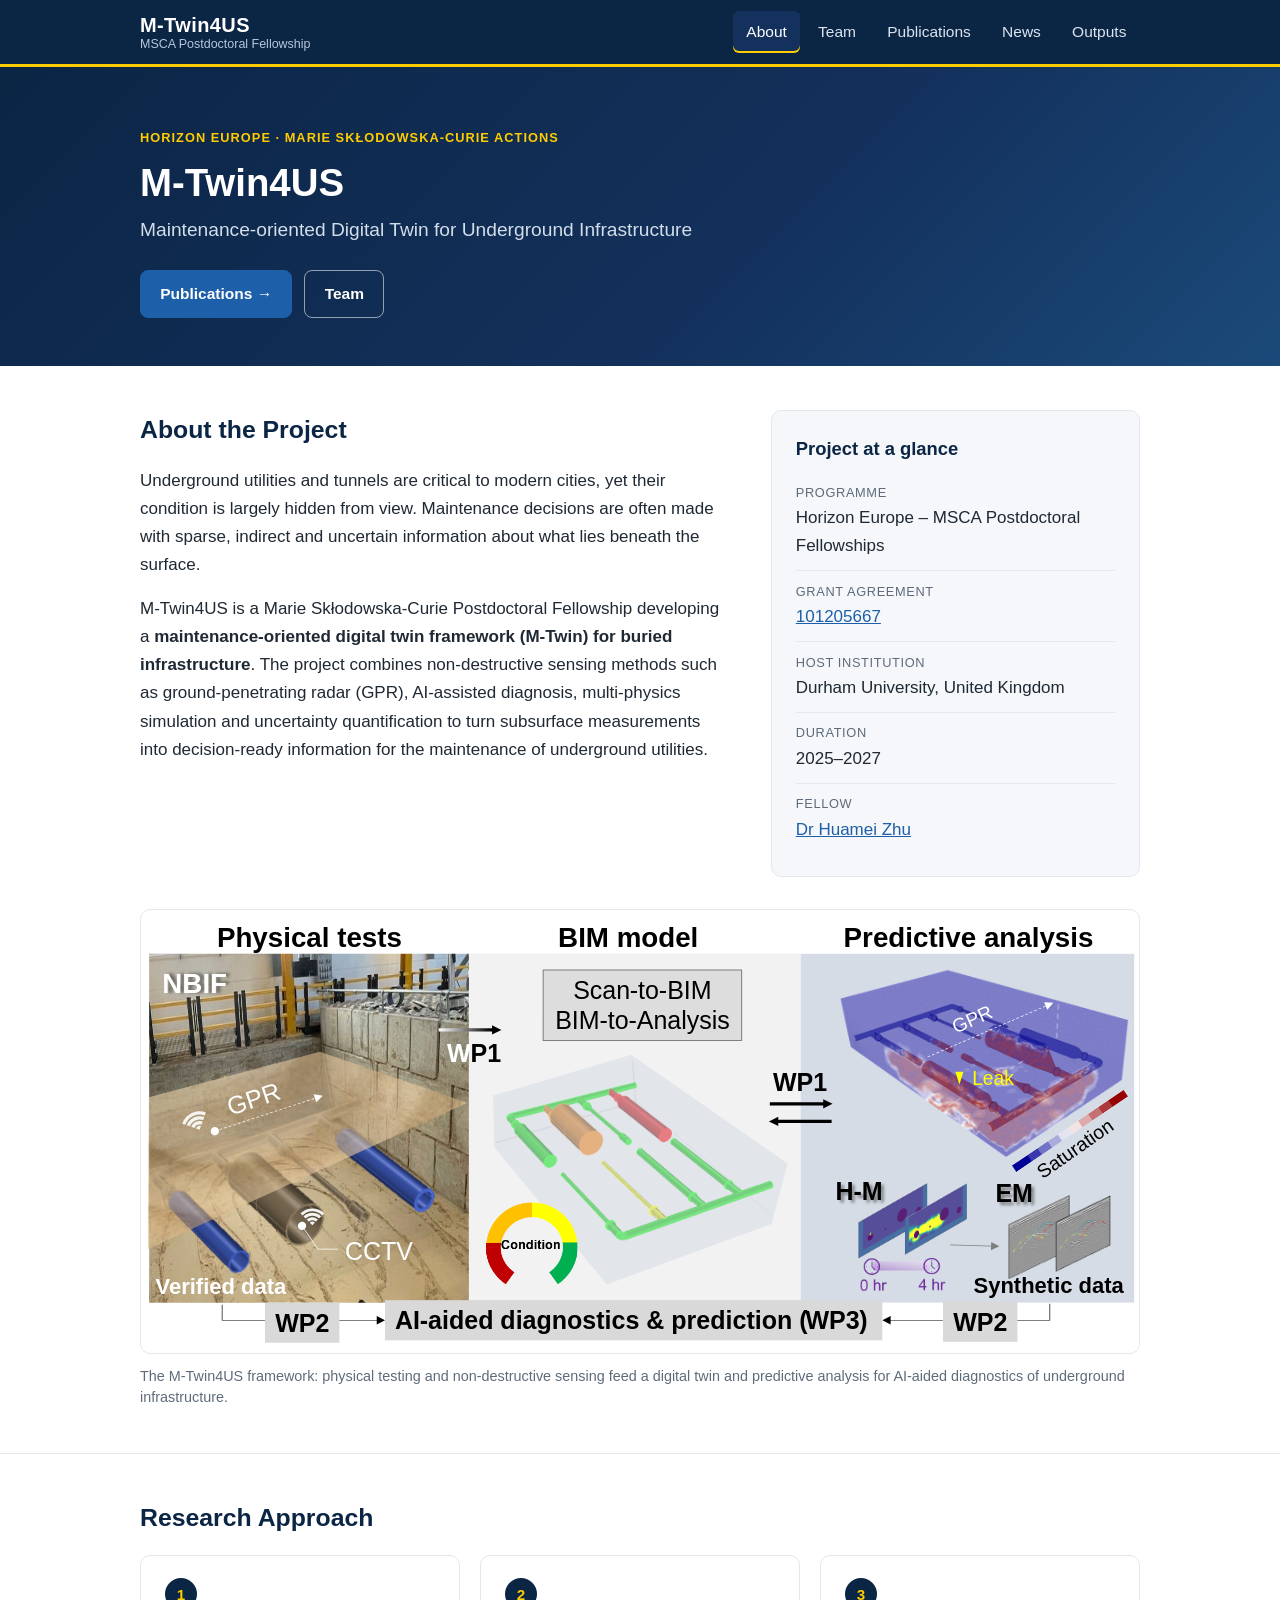
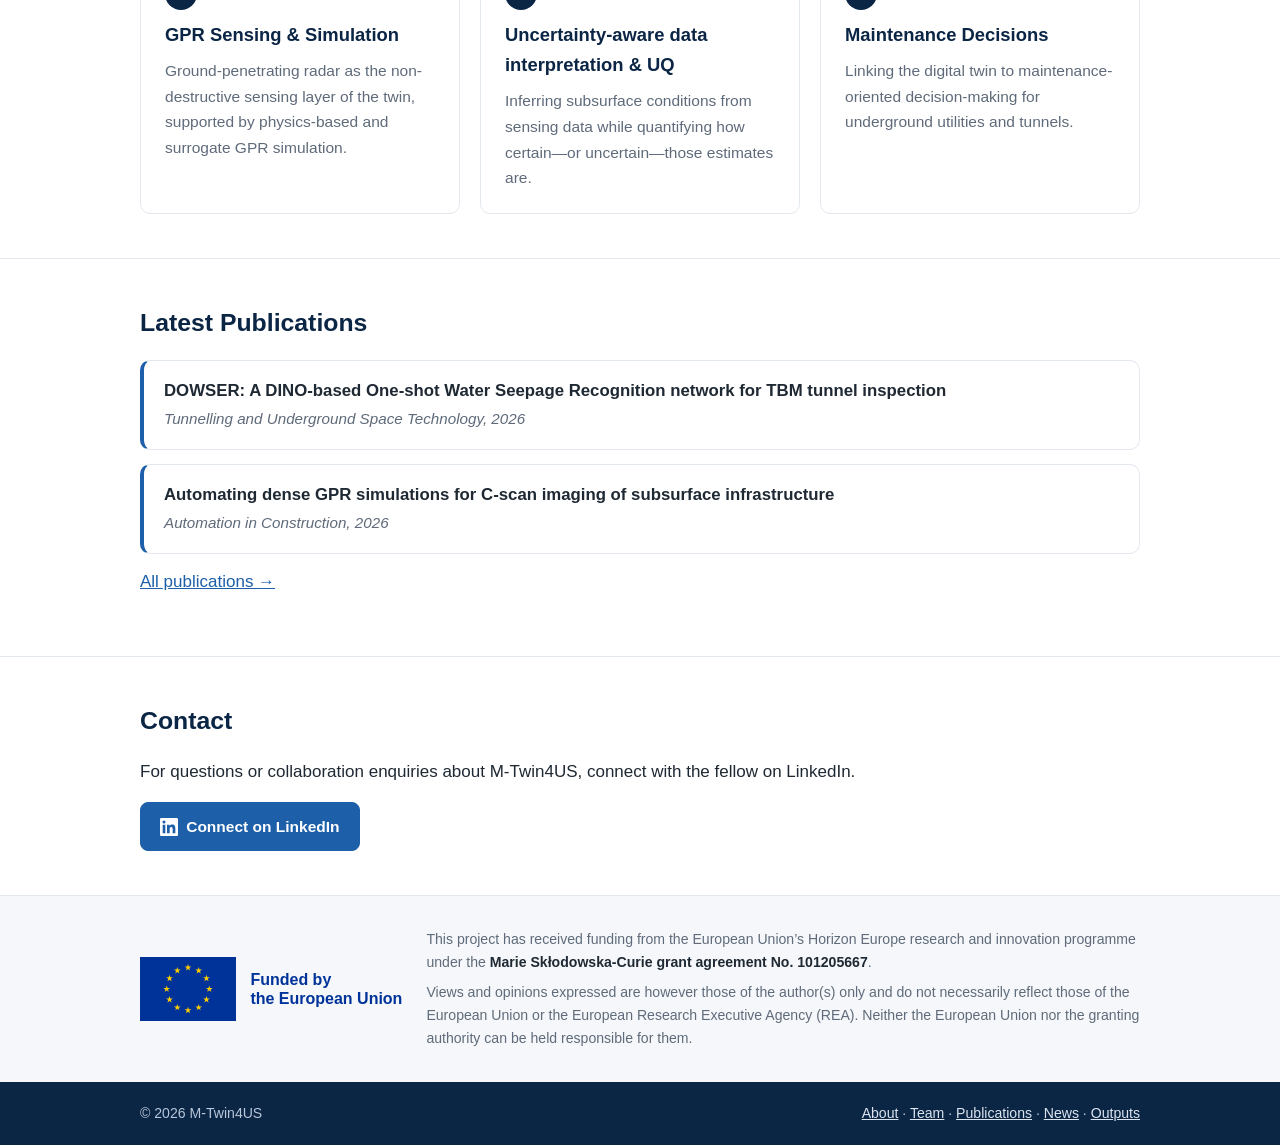
==== commit 7465d017: "Apply copy edits from the text editor (About, Team, News wording)" ====
--- a/index.html
+++ b/index.html
@@ -55,7 +55,7 @@
                 <div>
                     <h2>About the Project</h2>
                     <p>Underground utilities and tunnels are critical to modern cities, yet their condition is largely hidden from view. Maintenance decisions are often made with sparse, indirect and uncertain information about what lies beneath the surface.</p>
-                    <p>M-Twin4US is a Marie Sk&#322;odowska-Curie Postdoctoral Fellowship developing a <strong>maintenance-oriented digital twin framework for buried infrastructure</strong>. The project combines ground-penetrating radar (GPR) sensing, Bayesian inversion and uncertainty quantification to turn subsurface measurements into decision-ready information for the maintenance of underground utilities.</p>
+                    <p>M-Twin4US is a Marie Sk&#322;odowska-Curie Postdoctoral Fellowship developing a <strong>maintenance-oriented digital twin framework (M-Twin) for buried infrastructure</strong>. The project combines non-destructive sensing methods such as ground-penetrating radar (GPR), AI-assisted diagnosis, multi-physics simulation and uncertainty quantification to turn subsurface measurements into decision-ready information for the maintenance of underground utilities.</p>
                 </div>
                 <aside class="card soft" aria-label="Project at a glance">
                     <h3>Project at a glance</h3>
@@ -70,8 +70,8 @@
             </div>
             <div class="container">
                 <figure class="project-figure">
-                    <img src="/assets/img/project-framework.svg" alt="M-Twin4US framework: physical tests (NBIF rig, GPR and CCTV sensing) feed a BIM model via scan-to-BIM and BIM-to-analysis, which supports predictive analysis of GPR leak and saturation, all informing AI-aided diagnostics and prediction across work packages WP1-WP3." loading="lazy" width="3309" height="1467">
-                    <figcaption>The M-Twin4US framework: physical testing and non-destructive sensing feed a BIM-based digital twin and predictive analysis for AI-aided diagnostics of underground infrastructure.</figcaption>
+                    <img src="/assets/img/project-framework.svg" alt="M-Twin4US framework: physical tests feed a real-time digital model via scan-to-BIM and BIM-to-analysis, which supports predictive analysis of soil-structure interaction and virtual sensing via multi-physics simulations, all informing diagnostics and predictions." loading="lazy" width="3309" height="1467">
+                    <figcaption>The M-Twin4US framework: physical testing and non-destructive sensing feed a digital twin and predictive analysis for AI-aided diagnostics of underground infrastructure.</figcaption>
                 </figure>
             </div>
         </section>
@@ -87,8 +87,8 @@
                     </div>
                     <div class="card pillar">
                         <div class="num">2</div>
-                        <h3>Bayesian Inversion &amp; UQ</h3>
-                        <p>Inferring subsurface conditions from GPR data while quantifying how certain&mdash;or uncertain&mdash;those estimates are.</p>
+                        <h3>Uncertainty-aware data interpretation &amp; UQ</h3>
+                        <p>Inferring subsurface conditions from sensing data while quantifying how certain&mdash;or uncertain&mdash;those estimates are.</p>
                     </div>
                     <div class="card pillar">
                         <div class="num">3</div>
--- a/assets/css/style.css
+++ b/assets/css/style.css
@@ -303,27 +303,32 @@
     margin-top: .75rem; font-size: .9rem; color: var(--muted); line-height: 1.5;
 }
 
-/* ---------- News timeline ---------- */
+/* ---------- News (image left, text right) ---------- */
 .news-list { list-style: none; margin: 0; padding: 0; }
 .news-item {
-    display: grid; grid-template-columns: 130px 1fr; gap: 1.25rem;
-    padding: 1.25rem 0; border-bottom: 1px solid var(--line);
+    display: grid; grid-template-columns: 240px 1fr; gap: 1.5rem; align-items: start;
+    padding: 1.5rem 0; border-bottom: 1px solid var(--line);
 }
 .news-item:last-child { border-bottom: 0; }
-.news-date { color: var(--muted); font-weight: 600; font-size: .92rem; padding-top: .15rem; }
-.news-body h3 { margin: .35rem 0 .35rem; font-size: 1.1rem; color: var(--navy); }
+.news-item:first-child { padding-top: 0; }
+.news-media {
+    aspect-ratio: 4 / 3; overflow: hidden;
+    border: 1px solid var(--line); border-radius: 8px; background: var(--line);
+    display: grid; grid-template-columns: 1fr; gap: 2px;
+}
+.news-media.imgs-2 { grid-template-columns: 1fr 1fr; }
+.news-media.imgs-4 { grid-template-columns: 1fr 1fr; grid-template-rows: 1fr 1fr; }
+.news-media img { width: 100%; height: 100%; object-fit: cover; display: block; }
+.news-body h3 { margin: .35rem 0 .4rem; font-size: 1.15rem; color: var(--navy); }
 .news-body p { margin: 0; }
+.news-meta { display: flex; align-items: center; gap: .6rem; color: var(--muted); font-weight: 600; font-size: .9rem; }
 .news-tag {
     display: inline-block; font-size: .72rem; font-weight: 700; letter-spacing: .06em; text-transform: uppercase;
     color: var(--accent); background: #eaf1fa; padding: .1rem .5rem; border-radius: 4px;
 }
+.news-tag.event, .news-tag.career { color: #146c43; background: #e3f3ea; }
+.news-tag.award { color: #8a5a00; background: #fff2d1; }
+.news-tag.outreach { color: #6b3fa0; background: #efe7fb; }
 @media (max-width: 720px) {
-    .news-item { grid-template-columns: 1fr; gap: .4rem; }
-    .news-date { padding-top: 0; }
-}
-
-/* News entry photo */
-.news-img {
-    margin-top: .9rem; max-width: 460px; width: 100%; height: auto;
-    border: 1px solid var(--line); border-radius: 8px; display: block;
-}
+    .news-item { grid-template-columns: 1fr; gap: .75rem; }
+}
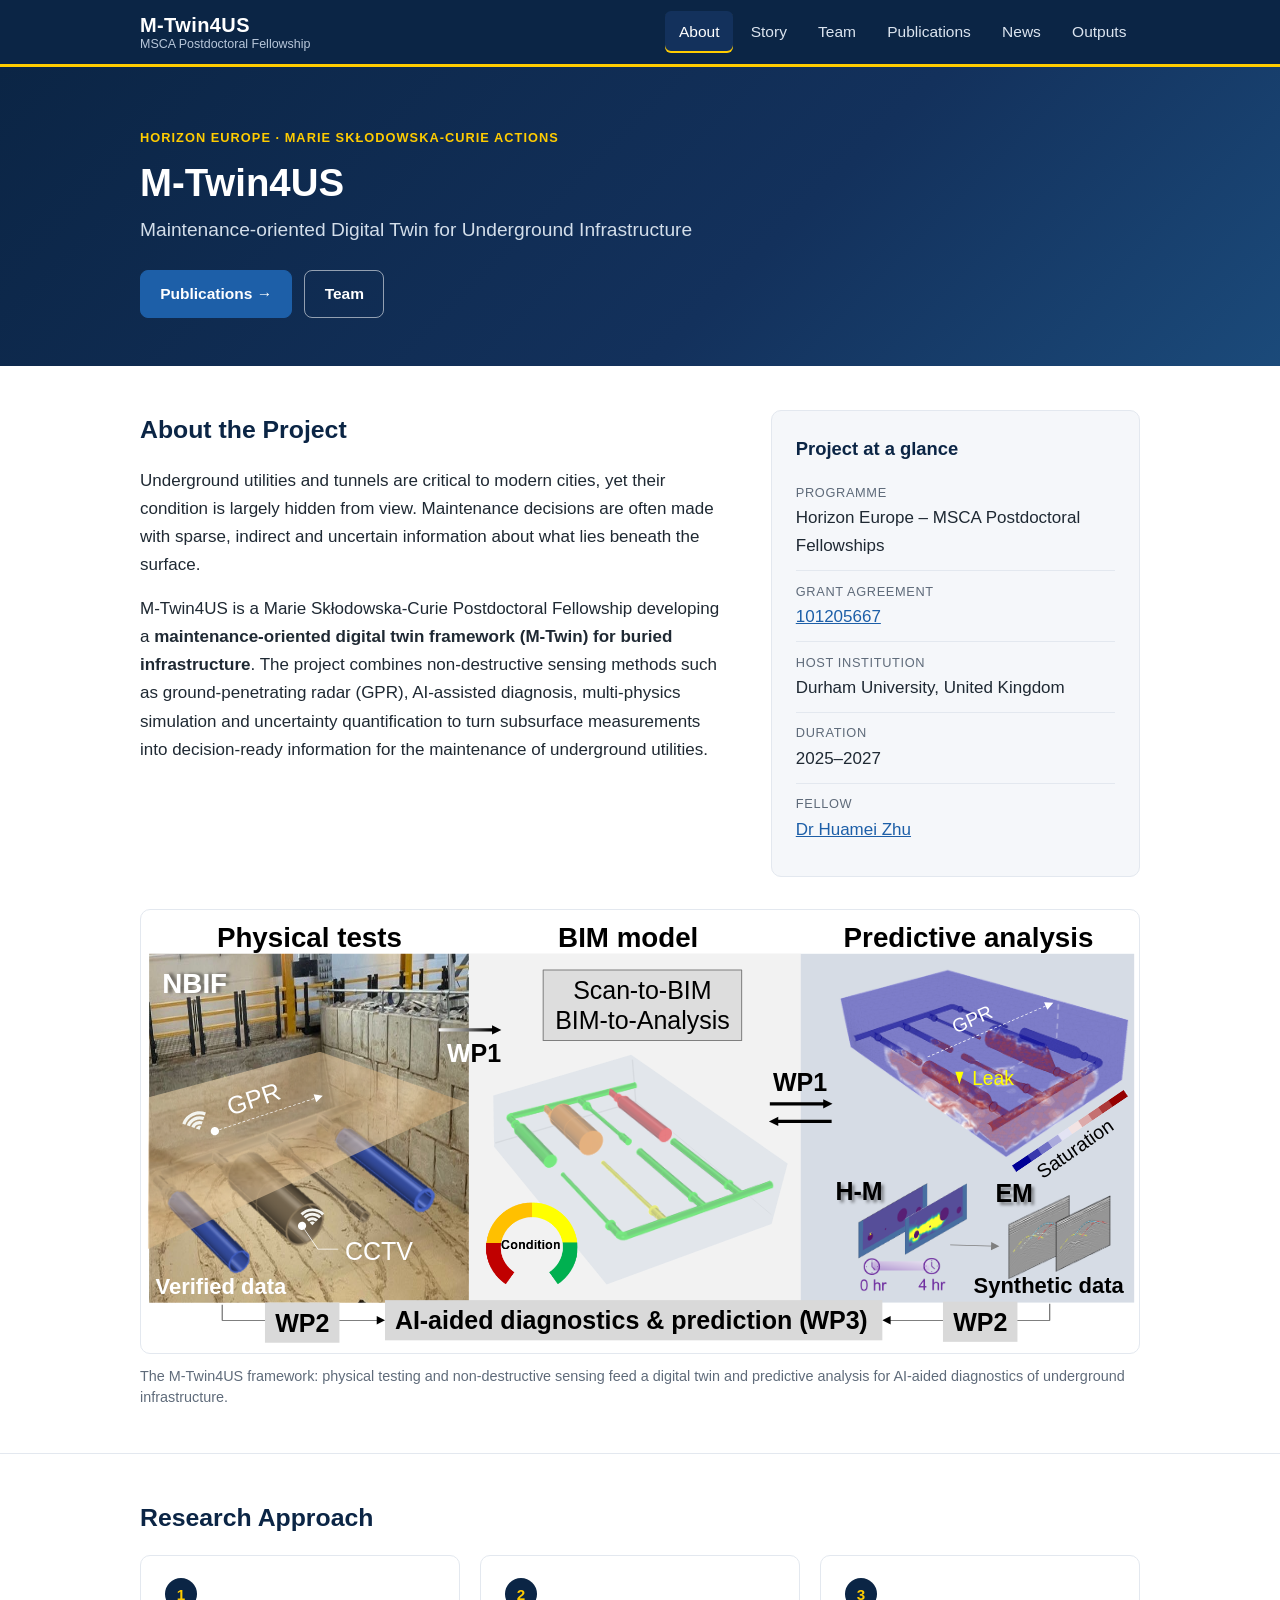
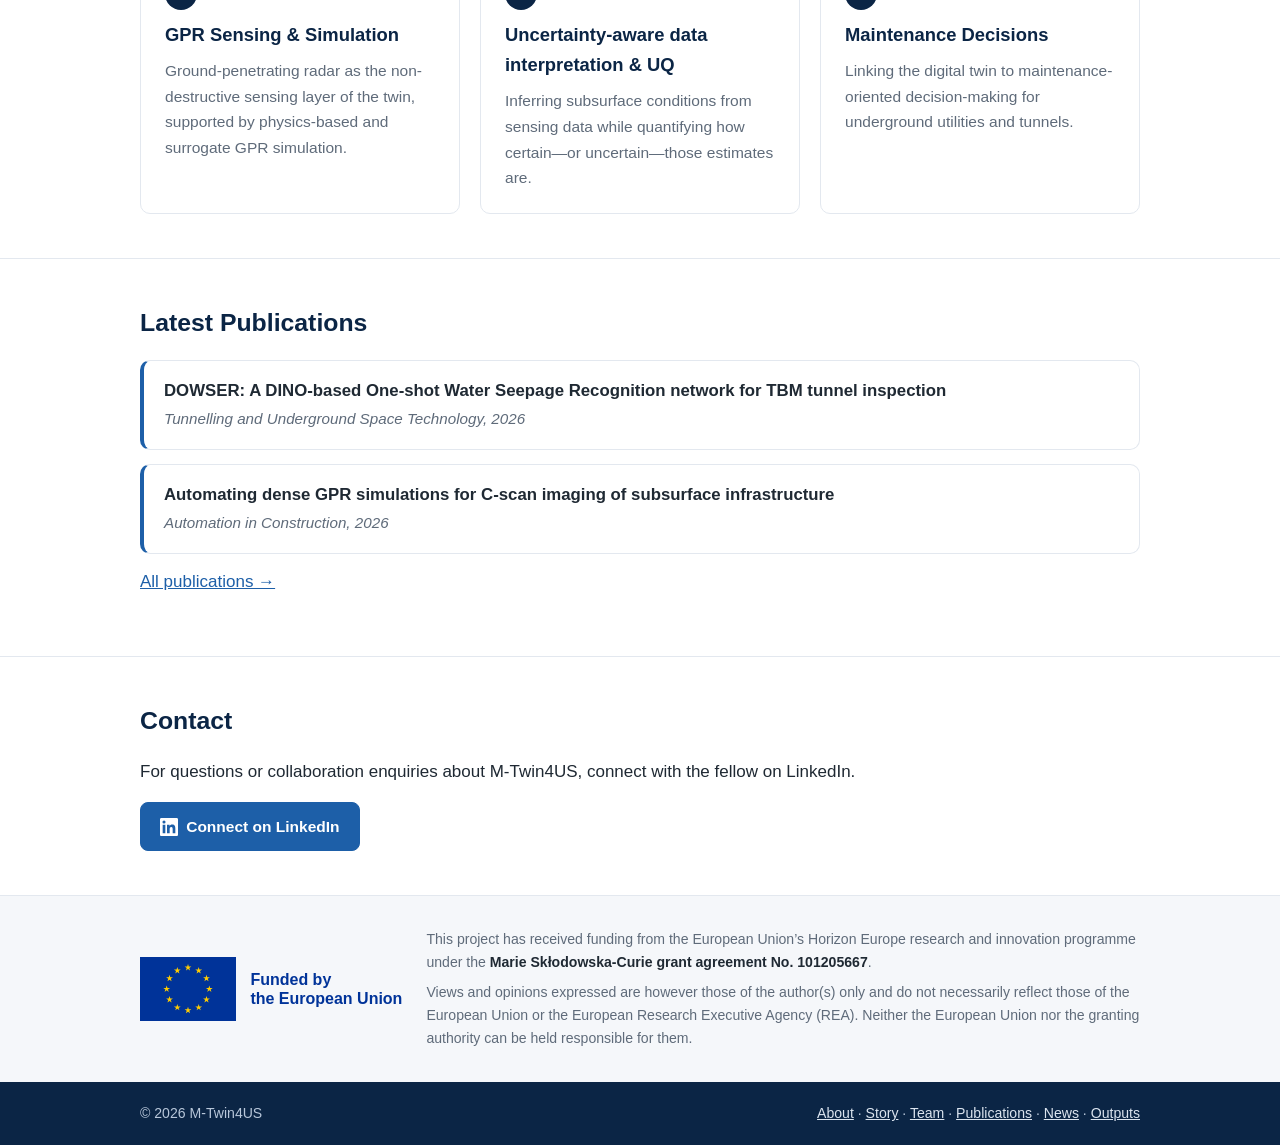
==== commit 5a0e2914: "Add illustrated story page 'Grandpa's House' A long-scroll, storybook-style page (story.html) that e" ====
--- a/index.html
+++ b/index.html
@@ -28,6 +28,7 @@
             <nav class="site-nav" id="site-nav" aria-label="Main">
                 <ul>
                     <li><a href="/" aria-current="page">About</a></li>
+                    <li><a href="/story.html">Story</a></li>
                     <li><a href="/team.html">Team</a></li>
                     <li><a href="/publications.html">Publications</a></li>
                     <li><a href="/news.html">News</a></li>
@@ -145,7 +146,7 @@
     <footer class="site-footer">
         <div class="container">
             <span>&copy; 2026 M-Twin4US</span>
-            <span><a href="/">About</a> &middot; <a href="/team.html">Team</a> &middot; <a href="/publications.html">Publications</a> &middot; <a href="/news.html">News</a> &middot; <a href="/outputs.html">Outputs</a></span>
+            <span><a href="/">About</a> &middot; <a href="/story.html">Story</a> &middot; <a href="/team.html">Team</a> &middot; <a href="/publications.html">Publications</a> &middot; <a href="/news.html">News</a> &middot; <a href="/outputs.html">Outputs</a></span>
         </div>
     </footer>
     <script src="/assets/js/main.js"></script>
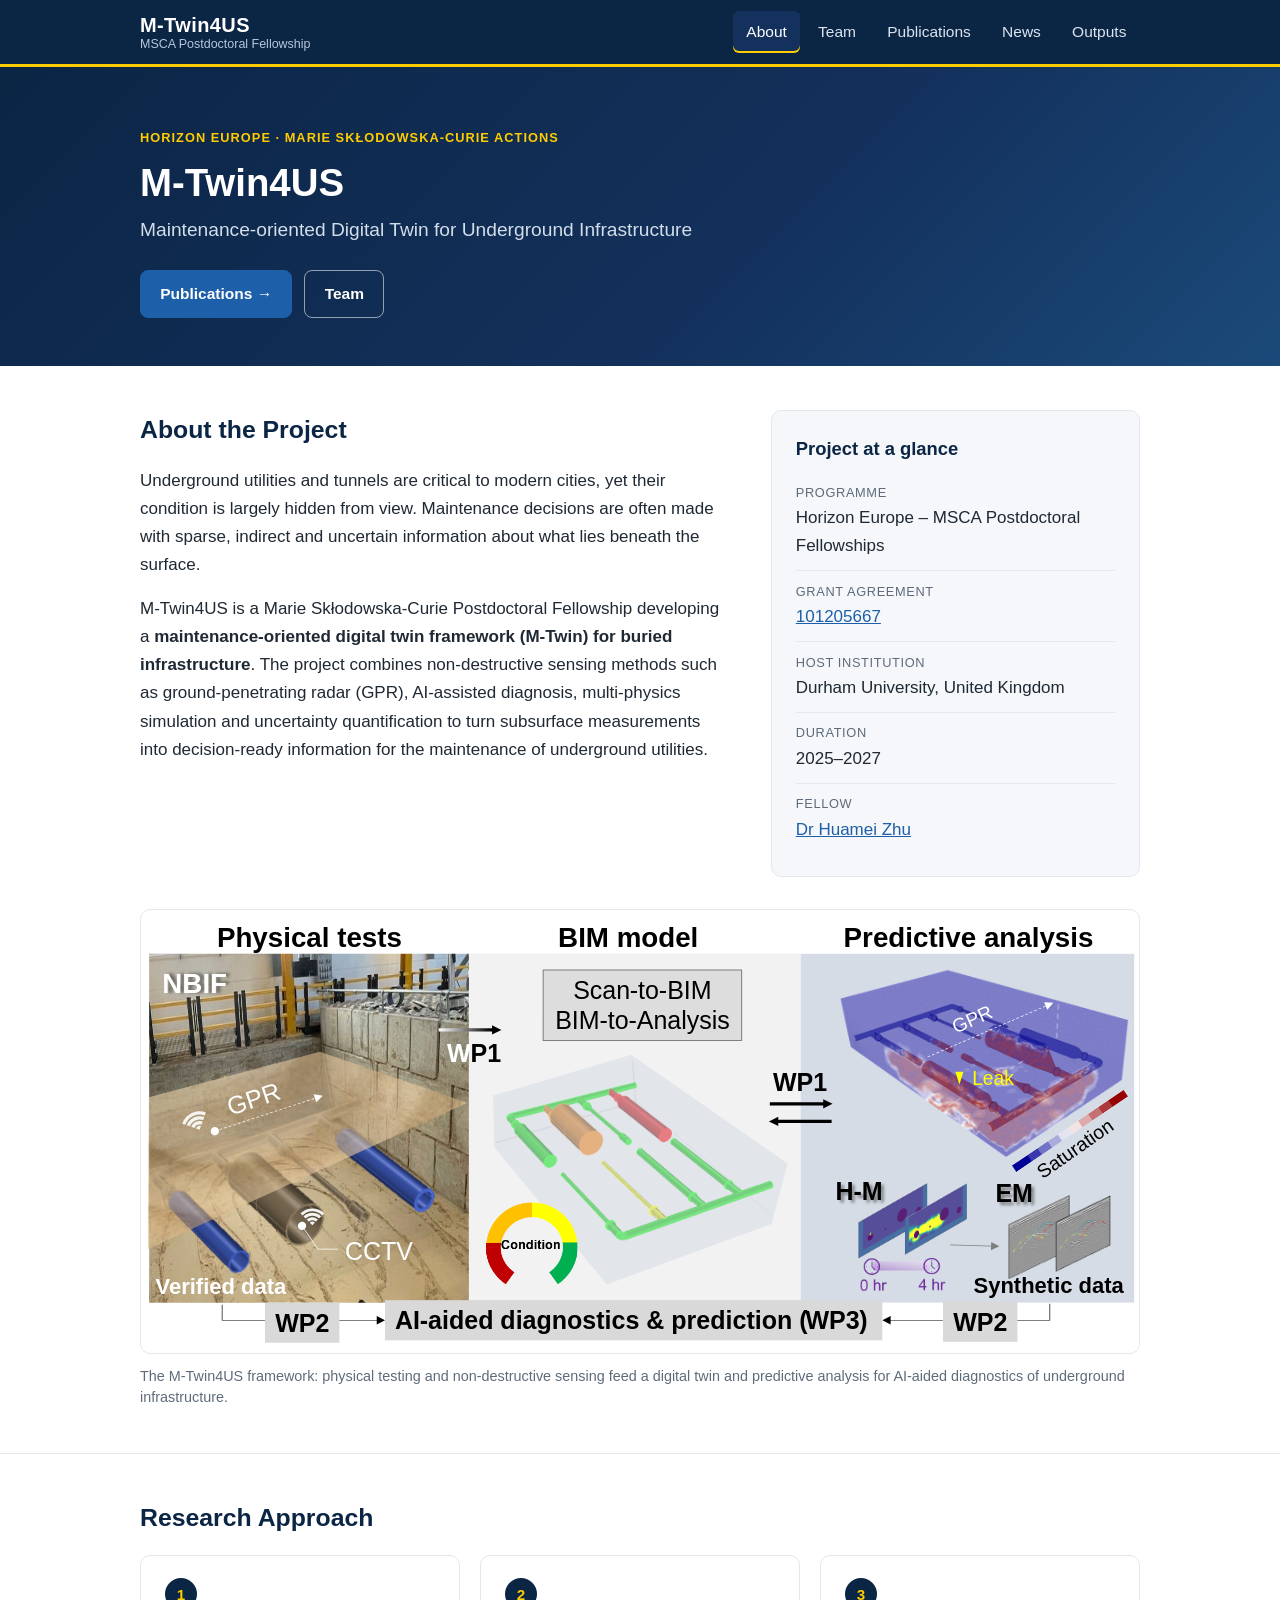
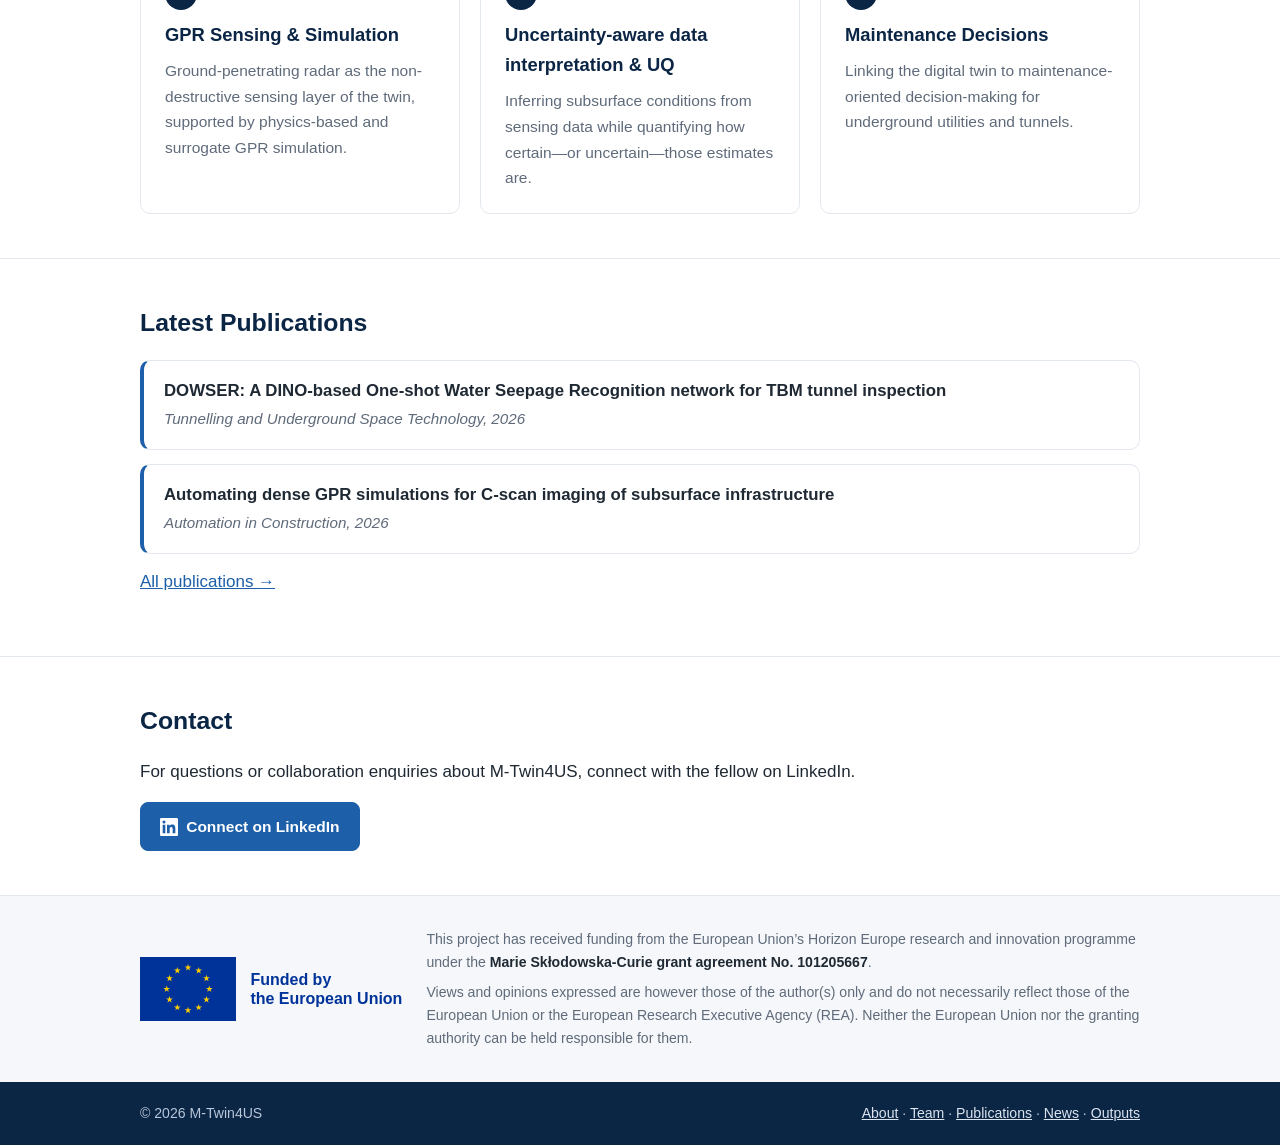
==== commit 89711d38: "Make Outputs a hub; dashboard becomes a link card; Story lives under Outputs - Outputs is now a card" ====
--- a/index.html
+++ b/index.html
@@ -28,7 +28,6 @@
             <nav class="site-nav" id="site-nav" aria-label="Main">
                 <ul>
                     <li><a href="/" aria-current="page">About</a></li>
-                    <li><a href="/story.html">Story</a></li>
                     <li><a href="/team.html">Team</a></li>
                     <li><a href="/publications.html">Publications</a></li>
                     <li><a href="/news.html">News</a></li>
@@ -146,7 +145,7 @@
     <footer class="site-footer">
         <div class="container">
             <span>&copy; 2026 M-Twin4US</span>
-            <span><a href="/">About</a> &middot; <a href="/story.html">Story</a> &middot; <a href="/team.html">Team</a> &middot; <a href="/publications.html">Publications</a> &middot; <a href="/news.html">News</a> &middot; <a href="/outputs.html">Outputs</a></span>
+            <span><a href="/">About</a> &middot; <a href="/team.html">Team</a> &middot; <a href="/publications.html">Publications</a> &middot; <a href="/news.html">News</a> &middot; <a href="/outputs.html">Outputs</a></span>
         </div>
     </footer>
     <script src="/assets/js/main.js"></script>
